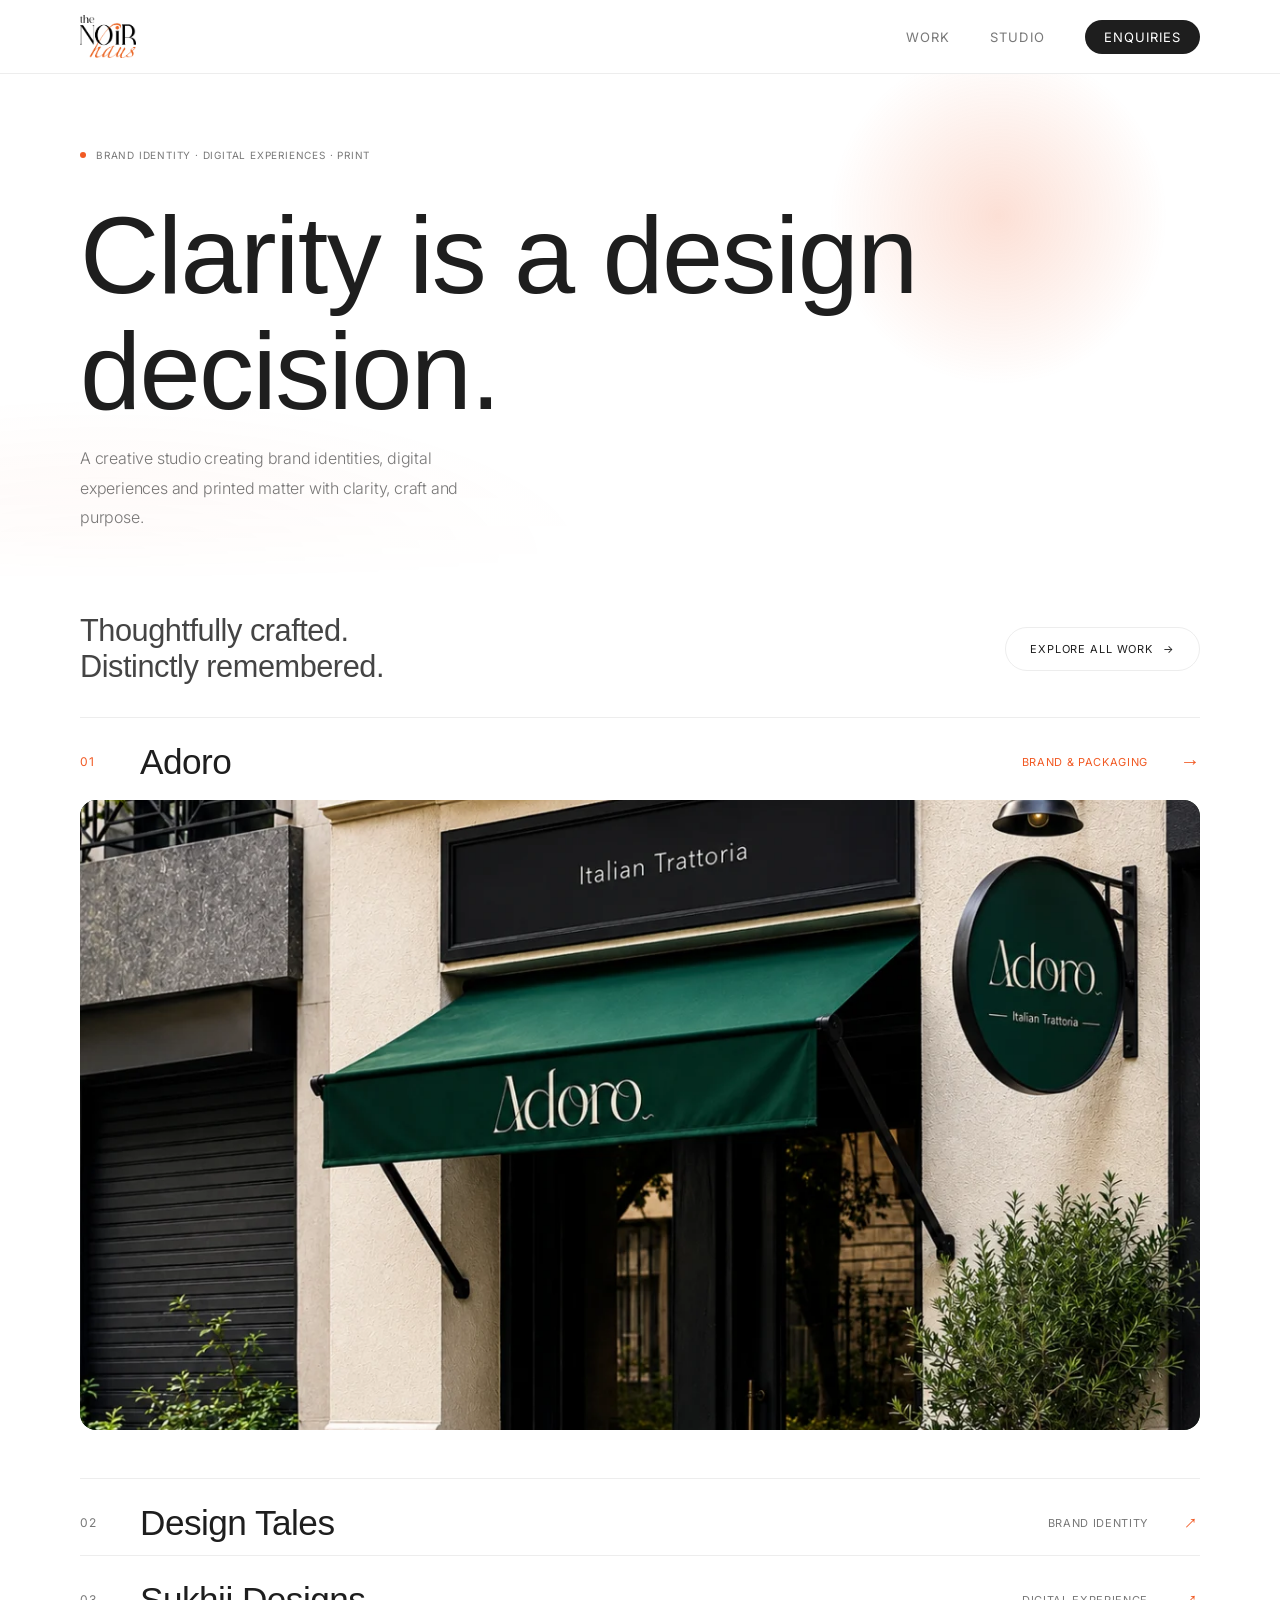
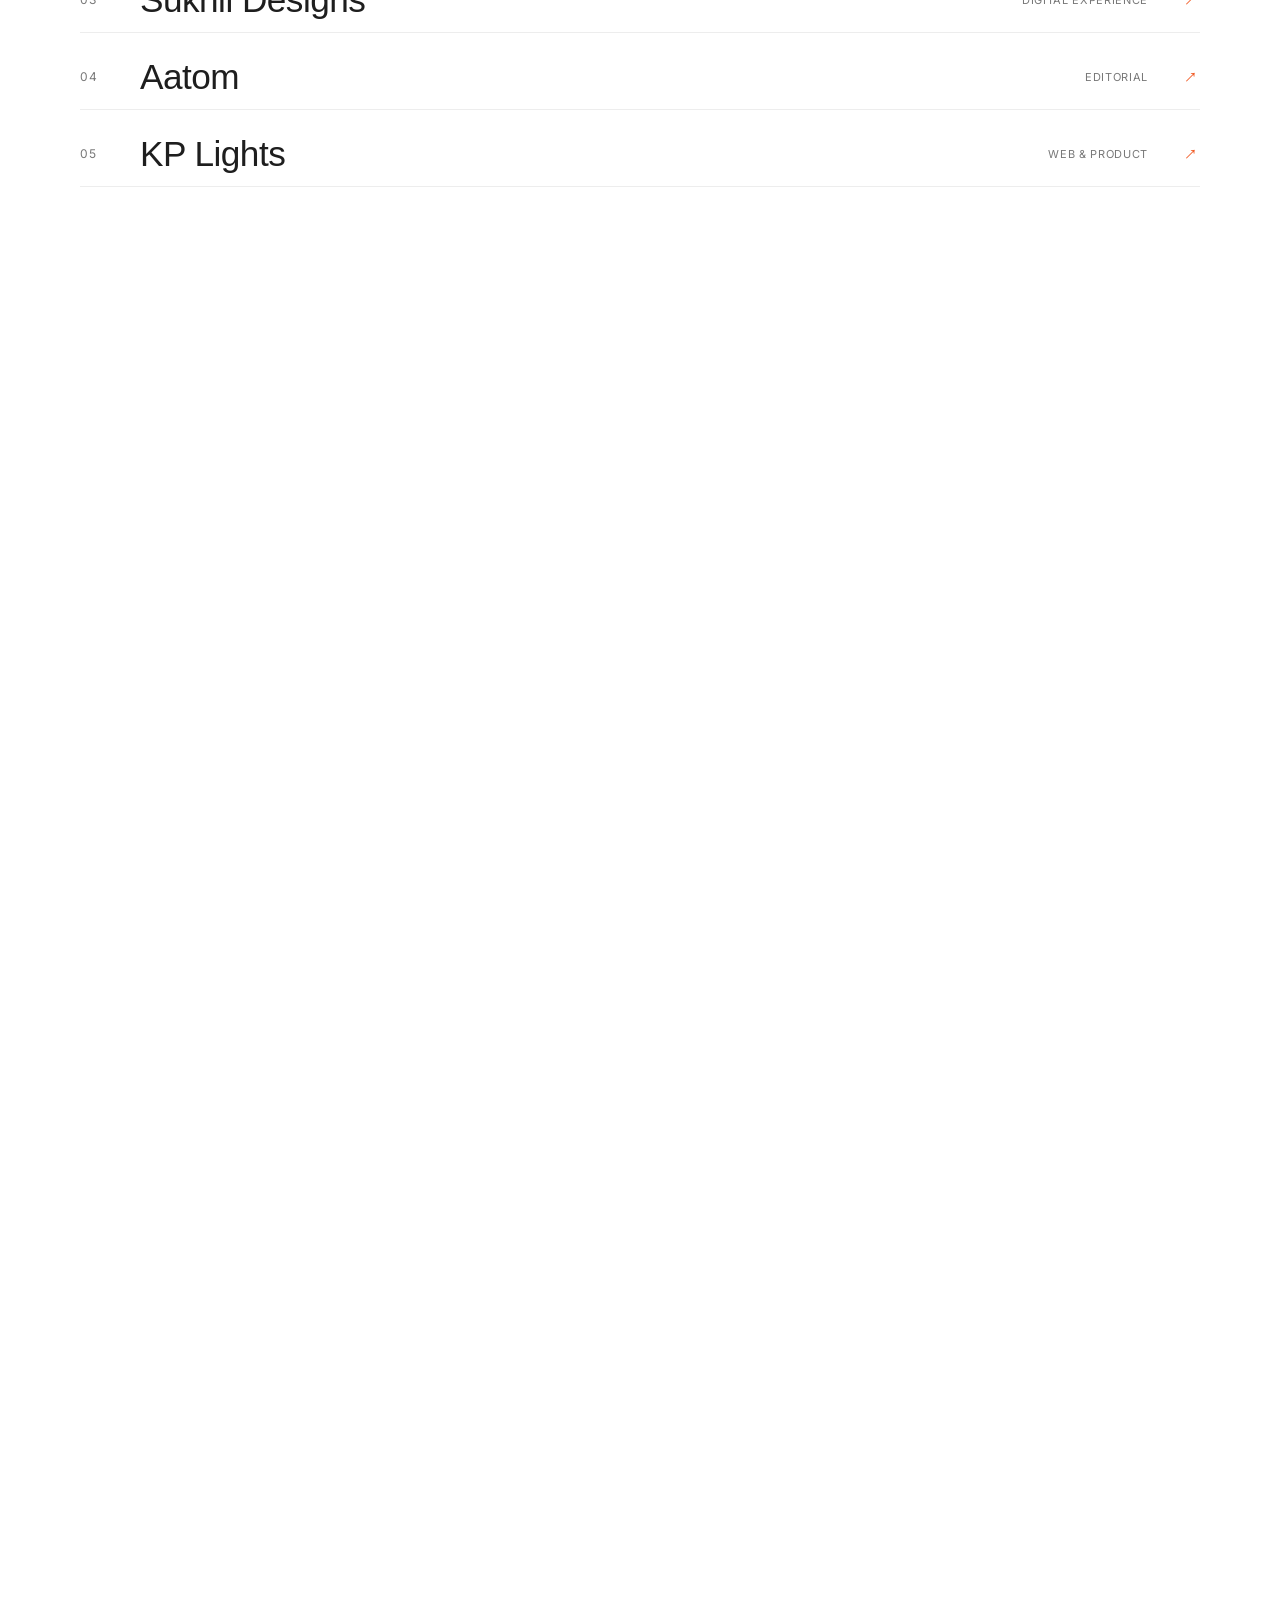
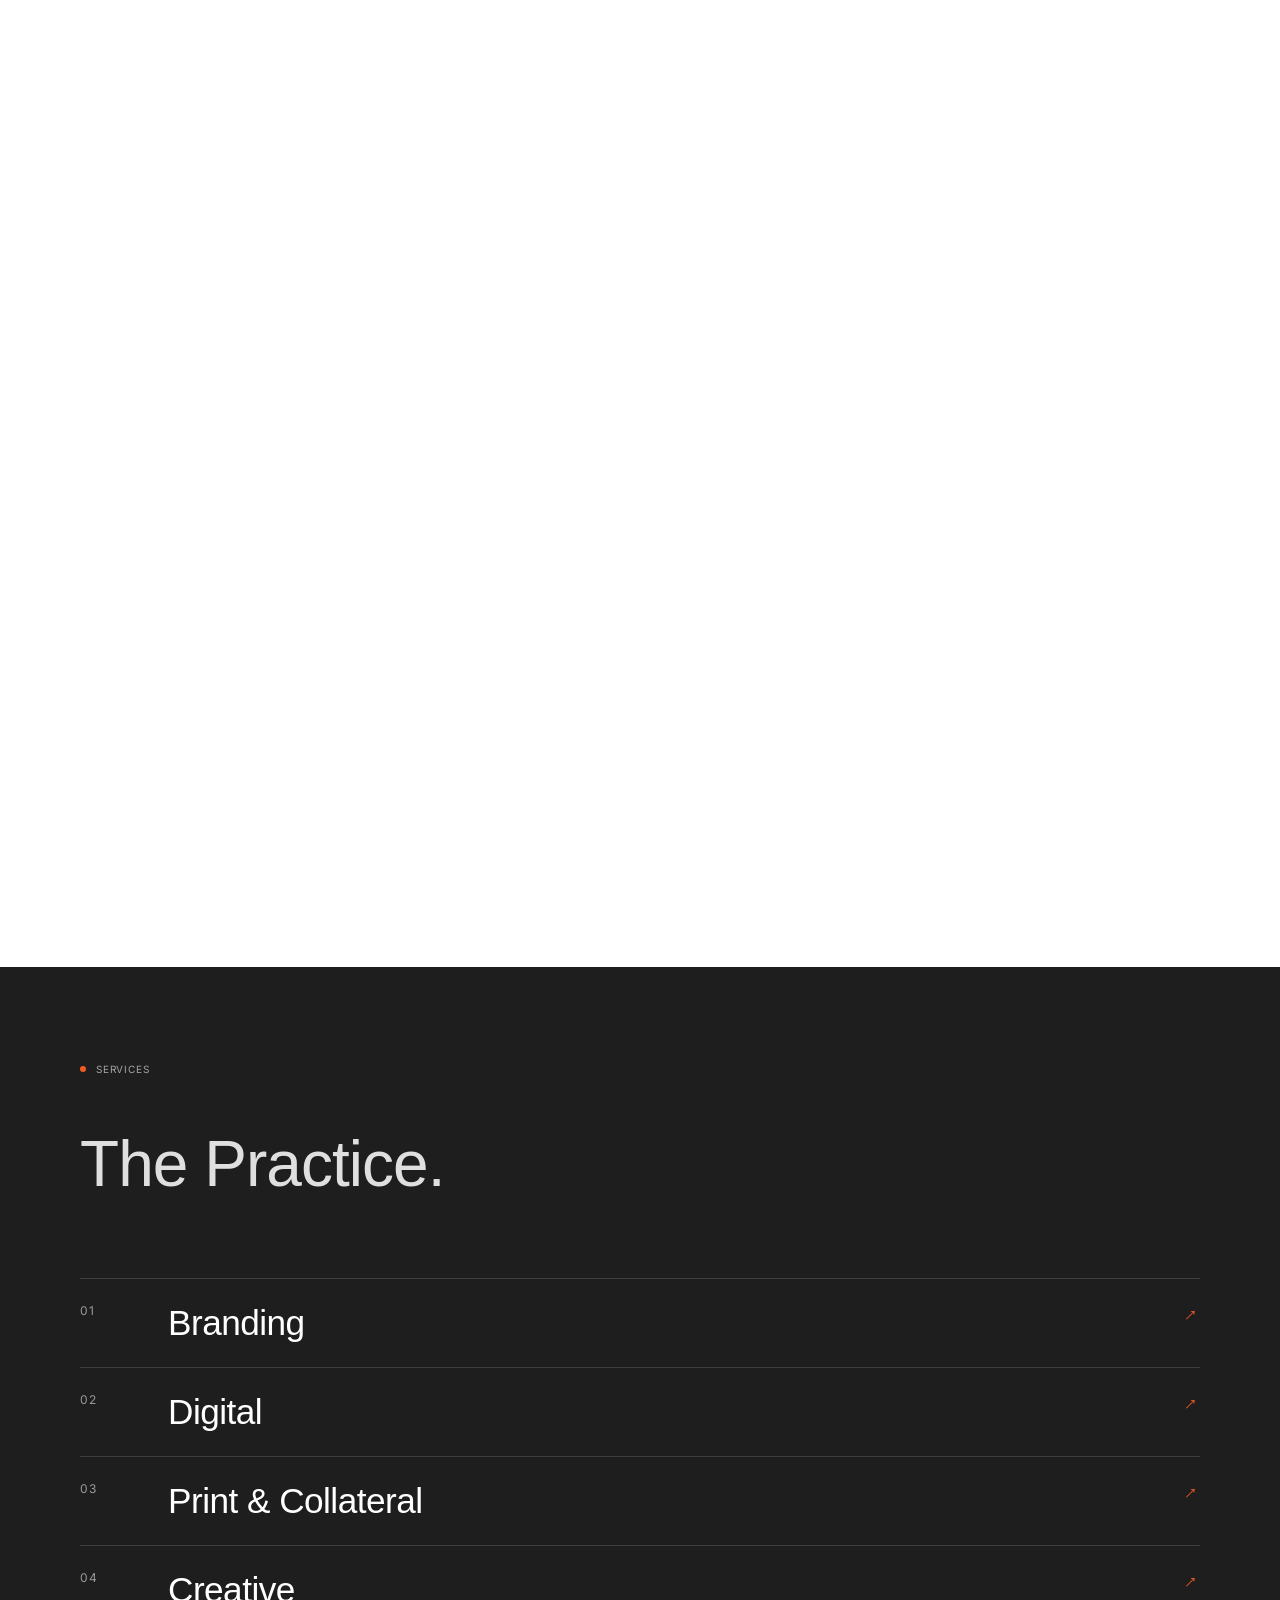
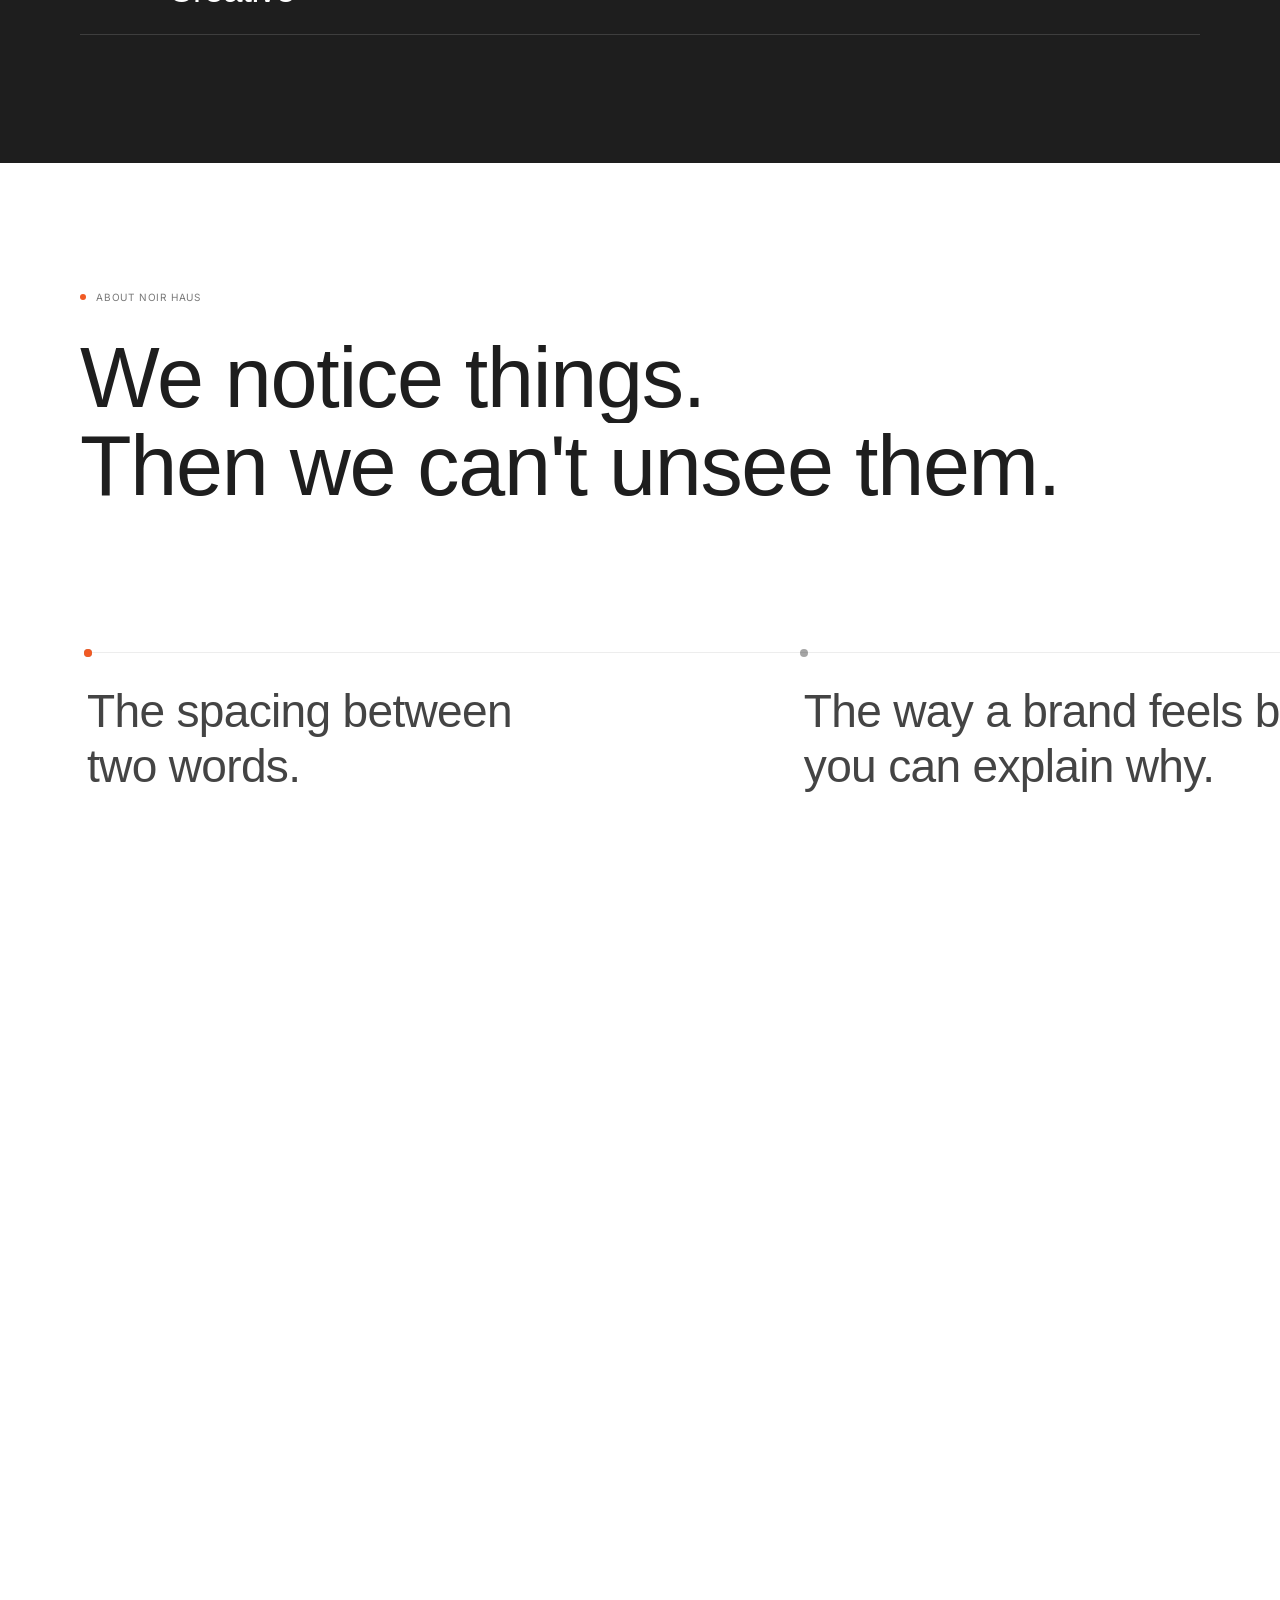
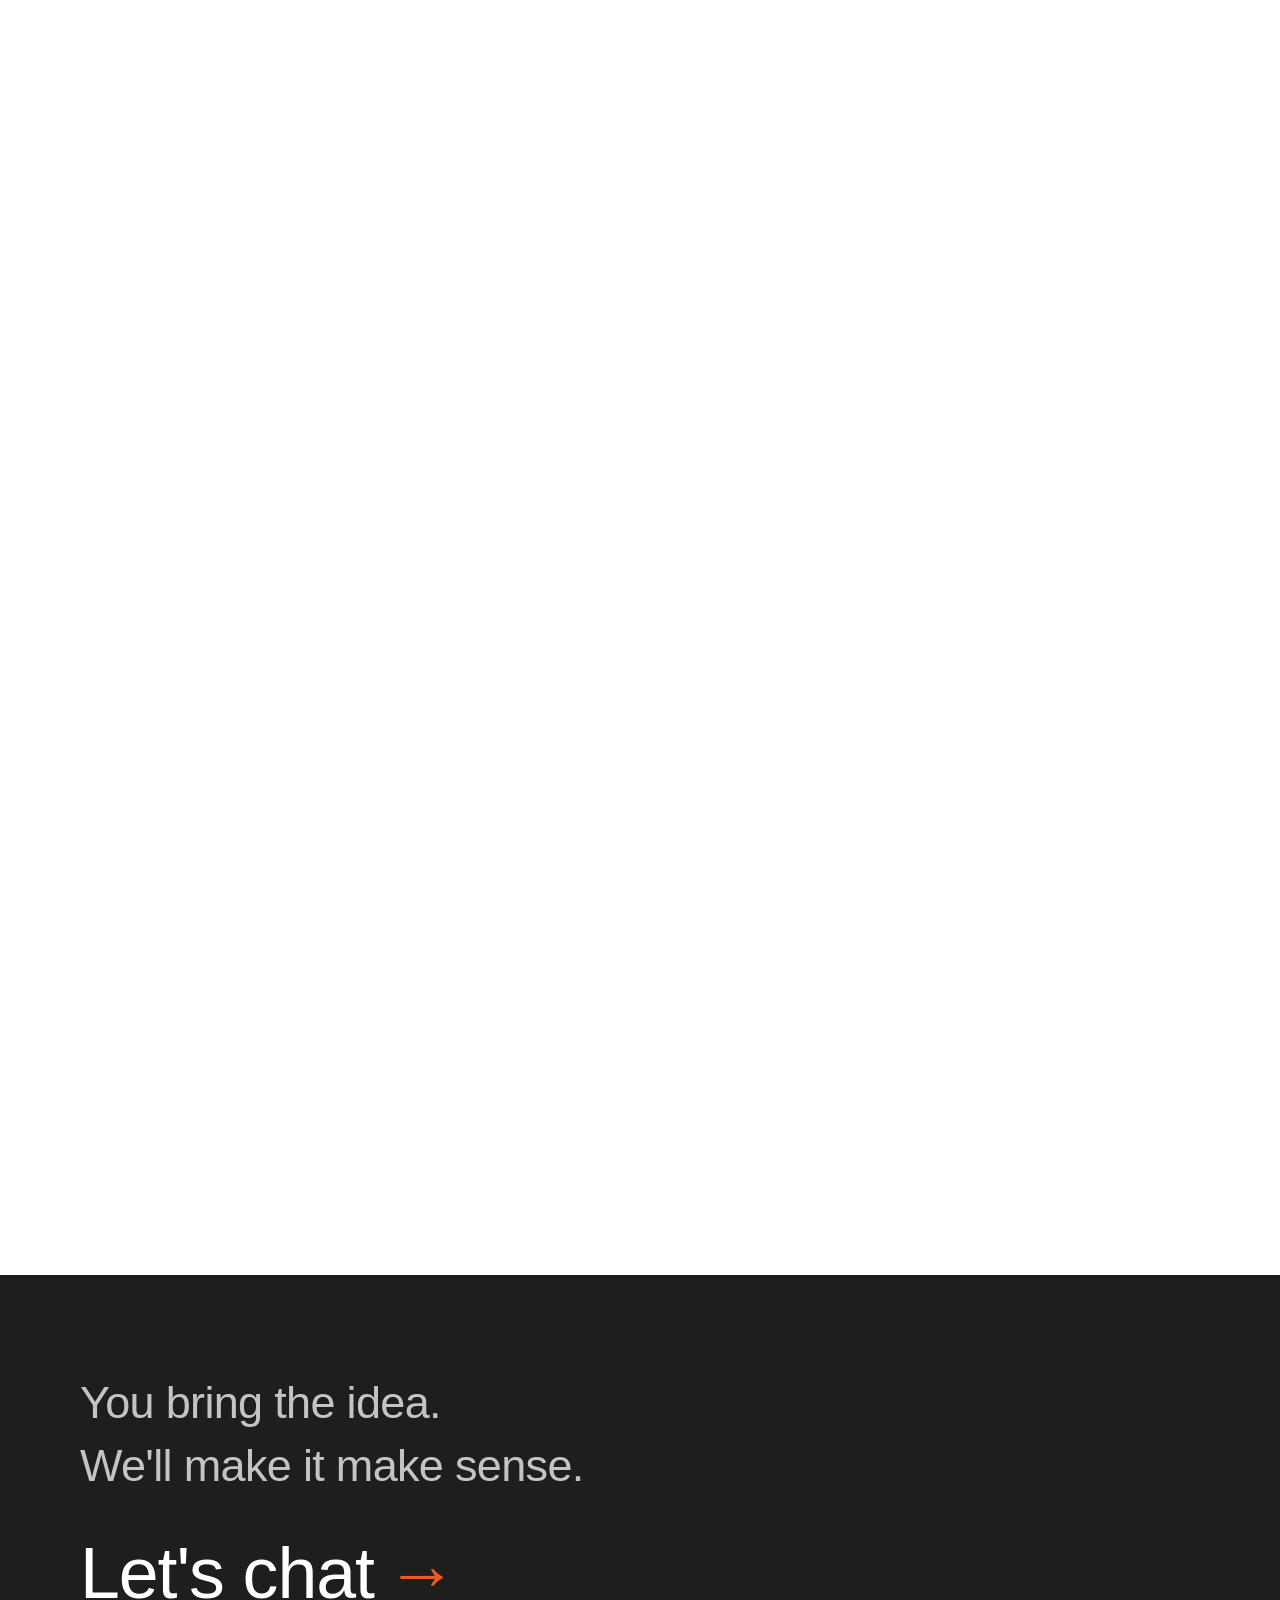
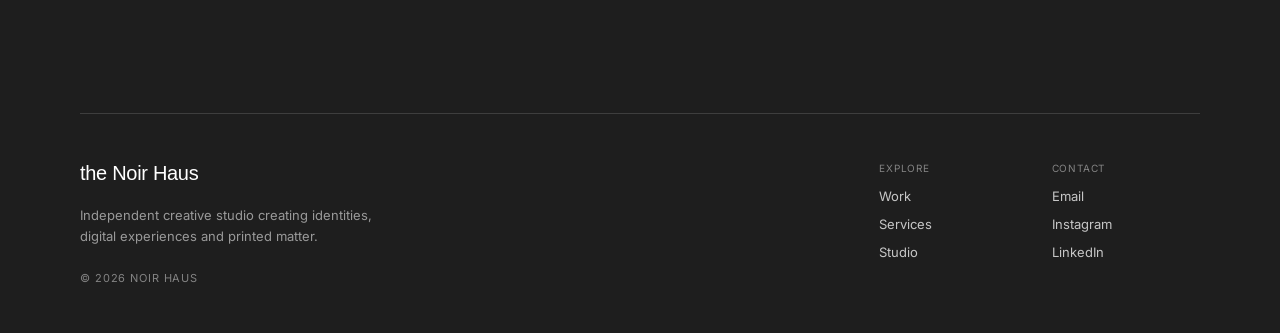
==== project/index.html @ f43166d3 "Convert Claude Design image-slots to static production images The <image-slot> custom element depend" ====
<!DOCTYPE html>
<html lang="en">
<head>
<meta charset="UTF-8">
<title>The Noir Haus — Homepage Hero</title>
<link rel="stylesheet" href="_ds/the-noir-haus-design-system-ba36cd91-7f9a-45d4-92bb-fae37fb37674/tokens/colors.css">
<link rel="stylesheet" href="_ds/the-noir-haus-design-system-ba36cd91-7f9a-45d4-92bb-fae37fb37674/tokens/typography.css">
<link rel="stylesheet" href="_ds/the-noir-haus-design-system-ba36cd91-7f9a-45d4-92bb-fae37fb37674/tokens/spacing.css">
<link rel="stylesheet" href="_ds/the-noir-haus-design-system-ba36cd91-7f9a-45d4-92bb-fae37fb37674/tokens/effects.css">
<style>
*{box-sizing:border-box;margin:0;padding:0}
html,body{background:var(--bg-page);color:var(--text-primary);font-family:var(--font-sans)}
body{min-height:100vh;display:flex;flex-direction:column;position:relative;overflow-x:hidden}
main.hero{position:relative;overflow:hidden;isolation:isolate}
main.hero::before{content:"";position:absolute;inset:0;z-index:-1;pointer-events:none;background:radial-gradient(circle 260px at var(--mx,78%) var(--my,28%),color-mix(in oklch,var(--accent) 19%,transparent) 0%,transparent 65%),radial-gradient(55% 45% at 8% 95%,color-mix(in oklch,var(--accent) 5%,transparent) 0%,transparent 70%);transition:background-position .3s ease-out;-webkit-mask-image:linear-gradient(to bottom,#000 0,#000 calc(100% - 110px),transparent 100%);mask-image:linear-gradient(to bottom,#000 0,#000 calc(100% - 110px),transparent 100%)}
header.site,main.hero{position:relative;z-index:1}
a{color:inherit;text-decoration:none}
.grid{display:grid;grid-template-columns:repeat(12,1fr);gap:var(--space-5);max-width:var(--container-max);width:100%;margin:0 auto;padding:0 60px}
@keyframes reveal{from{opacity:0;transform:translateY(8px)}to{opacity:1;transform:translateY(0)}}
.reveal{opacity:0;animation:reveal .6s cubic-bezier(.16,.8,.24,1) forwards}

header.site{padding:14px 0;border-bottom:1px solid var(--border-subtle);position:sticky;top:0;background:var(--bg-page);z-index:30;transform:translateY(0);transition:transform .5s cubic-bezier(.16,.8,.24,1)}
header.site.nav-hidden{transform:translateY(-100%)}
header.site .grid{align-items:center}
.logo{grid-column:1 / 5;display:flex;align-items:center}
.logo img{height:57px;width:auto;display:block}
nav.primary{grid-column:9 / 13;display:flex;align-items:center;justify-content:flex-end;gap:40px}
nav.primary a{position:relative;font-size:13px;font-weight:var(--fw-regular);letter-spacing:var(--ls-wide);text-transform:uppercase;color:var(--text-secondary);transition:color .5s cubic-bezier(.16,.8,.24,1),letter-spacing .5s cubic-bezier(.16,.8,.24,1)}
nav.primary a::after{content:"";position:absolute;left:0;right:0;bottom:-6px;width:4px;height:4px;margin:0 auto;border-radius:50%;background:var(--accent);opacity:0;transform:scale(.4);transition:opacity .5s cubic-bezier(.16,.8,.24,1),transform .5s cubic-bezier(.16,.8,.24,1)}
nav.primary a:hover,nav.primary a:active{color:var(--accent);text-shadow:0 0 .35px currentColor,0 0 .35px currentColor}
.nav-cta{border:1px solid var(--border-strong);padding:8px 18px;border-radius:240px;background:var(--noir-950);color:#fff!important;transition:background .5s cubic-bezier(.16,.8,.24,1)}
.nav-cta::after{display:none}
.nav-cta:hover,.nav-cta:active{background:var(--accent);border-color:var(--accent);color:#fff!important}
.scroll-top{position:fixed;right:24px;bottom:24px;width:48px;height:48px;border-radius:50%;background:var(--noir-950);border:1px solid var(--border-strong);color:#fff;display:flex;align-items:center;justify-content:center;cursor:pointer;z-index:40;opacity:0;visibility:hidden;transform:translateY(8px);transition:opacity .4s cubic-bezier(.16,.8,.24,1),transform .4s cubic-bezier(.16,.8,.24,1),background .4s cubic-bezier(.16,.8,.24,1)}
.scroll-top.visible{opacity:1;visibility:visible;transform:translateY(0)}
.scroll-top:hover{background:var(--accent);border-color:var(--accent)}
.scroll-top:active{opacity:.8}
.scroll-top svg{width:18px;height:18px}
@media (max-width:640px){.scroll-top{right:16px;bottom:16px;width:44px;height:44px}}
nav.primary a:hover::after,nav.primary a:active::after{opacity:1;transform:scale(1)}
nav.primary a:active{opacity:.8}
.menu-toggle{display:none;grid-column:12/13;justify-self:end;width:32px;height:22px;position:relative;background:none;border:none;padding:0;cursor:pointer;z-index:21}
.menu-toggle span{position:absolute;left:6px;top:10px;width:20px;height:2px;background:var(--text-primary);transition:transform .35s cubic-bezier(.16,.8,.24,1),opacity .35s cubic-bezier(.16,.8,.24,1),background .35s}
.menu-toggle span::before,.menu-toggle span::after{content:"";position:absolute;left:0;height:2px;background:var(--text-primary);transition:transform .35s cubic-bezier(.16,.8,.24,1),width .35s,left .35s}
.menu-toggle span::before{top:-8px;width:26px;left:-4px}
.menu-toggle span::after{top:8px;width:16px;left:2px}
.menu-toggle.open span{background:transparent}
.menu-toggle.open span::before{top:0;left:-6px;width:24px;transform:rotate(45deg)}
.menu-toggle.open span::after{top:0;left:-6px;width:24px;transform:rotate(-45deg)}
.menu-toggle.open span::before,.menu-toggle.open span::after{background:var(--text-primary)}

main.hero{flex:1;display:flex;flex-direction:column;justify-content:flex-start;padding:calc(var(--space-9)*.7) 0 var(--space-7)}
section.work{padding:var(--space-6) 0 0;position:relative;z-index:1}
section.work>.grid{padding-bottom:var(--space-9)}
section.work>section.services{width:100%;max-width:100%;margin-left:0}
.work-head{grid-column:1/13;display:flex;align-items:baseline;justify-content:space-between;padding-top:var(--space-5);padding-bottom:0}
.work-eyebrow{font-size:10px;letter-spacing:var(--ls-wide);text-transform:uppercase;color:var(--text-secondary);display:flex;align-items:center;gap:10px}
.work-eyebrow .dot{width:6px;height:6px;border-radius:50%;background:var(--accent);flex:none}
.work-tagline-row{grid-column:1/13;display:flex;align-items:center;justify-content:space-between;gap:var(--space-6);padding-bottom:0}
.work-tagline{font-family:var(--font-display);font-weight:var(--fw-regular);font-size:clamp(1.4rem,2.4vw,2rem);letter-spacing:var(--ls-heading);color:var(--text-primary);max-width:640px}
.explore-btn{display:inline-flex;align-items:center;gap:10px;font-size:11px;letter-spacing:var(--ls-wide);text-transform:uppercase;color:var(--text-primary);border:1px solid var(--border-subtle);padding:14px 24px;border-radius:999px;transition:background .3s,color .3s,border-color .3s;flex:none}
.explore-btn:hover{background:var(--accent);border-color:var(--accent);color:var(--bg-page)}
.work-list{grid-column:1/13}
section.work .grid{row-gap:var(--space-6)}
.proj{border-top:1px solid var(--border-subtle);position:relative}
.work-list .proj:last-child{border-bottom:1px solid var(--border-subtle)}
.proj-head{display:flex;align-items:center;gap:32px;padding:var(--space-5) 60px var(--space-3);cursor:pointer;position:sticky;top:0;background:var(--bg-page);z-index:1;margin:0 -60px;width:calc(100% + 120px)}
.proj-head .idx{font-size:12px;color:var(--text-secondary);letter-spacing:var(--ls-wide);width:28px;flex:none;transition:color .5s cubic-bezier(.16,.8,.24,1)}
.proj-head .name{font-family:var(--font-display);font-weight:var(--fw-regular);font-size:clamp(1.3rem,3vw,2.2rem);letter-spacing:var(--ls-heading);color:var(--text-primary);flex:1;transition:color .5s cubic-bezier(.16,.8,.24,1)}
.proj-head .cat{font-size:11px;letter-spacing:.06em;text-transform:uppercase;color:var(--text-secondary);white-space:nowrap;flex:none;transition:color .5s cubic-bezier(.16,.8,.24,1)}
.proj-head .arrow{font-family:var(--font-display);font-size:20px;color:var(--accent);transform:rotate(-45deg);transition:transform .5s cubic-bezier(.16,.8,.24,1);flex:none}
.proj-head:hover .arrow{transform:rotate(0deg)}
.proj.open .idx{color:var(--accent)}
.proj.open .cat{color:var(--accent)}
.proj.open .arrow{transform:rotate(0deg)}
.proj-body{display:grid;grid-template-rows:1fr}
.proj-body-inner{min-height:0;overflow:hidden;max-height:0;transition:max-height .6s cubic-bezier(.16,.8,.24,1)}
.proj-detail{display:grid;grid-template-columns:repeat(12,1fr);gap:var(--space-6);align-items:start;padding-bottom:var(--space-7);padding-top:6px}
.proj-detail .media image-slot,.proj-detail .media img{border-radius:16px;overflow:hidden}
.proj-detail .media{grid-column:1/13;aspect-ratio:16/9;overflow:hidden;border-radius:16px;background:var(--pbg,transparent);opacity:0;transform:translateY(16px);transition:opacity .6s cubic-bezier(.16,.8,.24,1),transform .6s cubic-bezier(.16,.8,.24,1)}
.proj.open .proj-detail .media{opacity:1;transform:translateY(0)}
.hero .grid{row-gap:56px;align-content:start}
h1.headline{grid-column:1 / 12;font-family:var(--font-display);font-weight:var(--fw-regular);font-size:110px;line-height:var(--lh-tight);letter-spacing:var(--ls-heading);color:var(--text-primary);max-width:16ch;position:relative;isolation:isolate}
p.supporting{grid-column:1 / 6;font-size:16px;font-weight:300;letter-spacing:-0.2px;line-height:1.85;color:var(--text-secondary);max-width:42ch;margin-top:-40px}
.meta{grid-column:1 / 12;font-size:10px;letter-spacing:var(--ls-wide);text-transform:uppercase;color:var(--text-secondary);display:flex;align-items:center;gap:10px;margin-bottom:-28px}
.meta .dot{width:6px;height:6px;border-radius:50%;background:var(--accent);flex:none}

.links-row{grid-column:1 / 13;display:flex;justify-content:space-between;align-items:flex-end;padding-top:var(--space-6);margin-top:-40px}
.links-row .link{font-family:var(--font-display);font-weight:var(--fw-semibold);font-size:var(--fs-h4);letter-spacing:var(--ls-heading);display:inline-flex;align-items:baseline;gap:var(--space-2);position:relative;transition:color .6s cubic-bezier(.16,.8,.24,1)}
.links-row .link::after{content:"";position:absolute;left:0;bottom:-4px;width:100%;height:1px;background:var(--accent);transform:scaleX(0);transform-origin:left;transition:transform .6s cubic-bezier(.16,.8,.24,1)}
.links-row .link:hover{color:var(--accent)}
.links-row .link:hover::after{transform:scaleX(1)}
.links-row .link:active{opacity:.8}
.links-row .link .arrow{transition:transform .6s cubic-bezier(.16,.8,.24,1)}
.links-row .link:hover .arrow{transform:translateX(6px)}
.links-row .link.secondary{border-bottom:1px solid var(--border-strong);padding-bottom:2px}
.links-row .link.secondary:hover{border-color:var(--accent)}

@media (max-width:1024px){
.grid{gap:var(--space-4)}
header.site{padding:var(--space-5) 0}
.logo{grid-column:1/6}
nav.primary{grid-column:6/13;gap:var(--space-5)}
nav.primary a{font-size:12px}
main.hero{padding:calc(var(--space-9)*.7) 0 var(--space-4)}
section.work{padding:var(--space-5) 0 0}
section.work>.grid{padding-bottom:var(--space-8)}
.hero .grid{row-gap:var(--space-7)}
h1.headline{grid-column:1/13;max-width:20ch;font-size:calc(clamp(2.75rem,6.5vw,4.5rem) + 30px)}
p.supporting{grid-column:1/8;max-width:none}
.links-row{padding-top:var(--space-6)}
.links-row .link{font-size:var(--fs-h4)}
.proj-head{padding:var(--space-4) var(--space-4) var(--space-3);gap:20px;margin:0 calc(-1*var(--space-4));width:calc(100% + var(--space-4)*2)}
.proj-head .cat{display:none}
}

@media (max-width:640px){
:root{--mx:88%;--my:48%}
main.hero::before{background-position:0 0;background:radial-gradient(circle 260px at 88% 48%,color-mix(in oklch,var(--accent) 19%,transparent) 0%,transparent 65%),radial-gradient(55% 45% at 8% 95%,color-mix(in oklch,var(--accent) 5%,transparent) 0%,transparent 70%)}
.grid{gap:0;padding:0 var(--space-5)}
header.site{padding:var(--space-5) 0}
.logo{grid-column:1/9}
.logo img{height:35px}
.menu-toggle{display:block}
body.menu-open{overflow:hidden}
body.menu-open header.site{z-index:25}
nav.primary{position:fixed;top:0;left:0;right:0;height:66.67vh;z-index:20;background:#fff;display:flex;flex-direction:column;justify-content:center;align-items:flex-start;gap:0;padding:32px;visibility:hidden;opacity:0;transform:translateY(-12px);box-shadow:0 40px 80px -20px rgba(30,30,30,.35);transition:opacity .5s cubic-bezier(.16,.8,.24,1),transform .5s cubic-bezier(.16,.8,.24,1),visibility 0s linear .5s}
nav.primary.open{visibility:visible;opacity:1;transform:translateY(0);transition:opacity .5s cubic-bezier(.16,.8,.24,1),transform .5s cubic-bezier(.16,.8,.24,1)}
nav.primary a{color:var(--text-primary);font-size:32px;text-transform:none;letter-spacing:0;font-family:var(--font-display);padding:14px 0;width:100%;border-bottom:1px solid var(--border-subtle);opacity:0;transform:translateY(16px);transition:opacity .5s cubic-bezier(.16,.8,.24,1),transform .5s cubic-bezier(.16,.8,.24,1)}
nav.primary.open a{opacity:1;transform:translateY(0)}
nav.primary.open a:nth-child(1){transition-delay:.08s}
nav.primary.open a:nth-child(2){transition-delay:.15s}
nav.primary.open a:nth-child(3){transition-delay:.22s}
nav.primary.open a:nth-child(4){transition-delay:.29s}
.nav-cta{margin-top:24px;background:none;border:1px solid var(--border-strong);border-radius:240px;padding:12px 28px;width:auto;text-align:center;font-size:14px!important;color:var(--text-primary)!important}
.nav-cta:hover,.nav-cta:active{background:var(--accent);border-color:var(--accent)}
nav.primary a:not(.nav-cta)::after{left:auto;right:0;bottom:auto;top:50%;transform:translateY(-50%) scale(.4);margin:0}
nav.primary a:not(.nav-cta):hover,nav.primary a:not(.nav-cta):active{color:var(--accent)}
nav.primary a:not(.nav-cta):hover::after,nav.primary a:not(.nav-cta):active::after{opacity:1;transform:translateY(-50%) scale(1)}
main.hero{padding:var(--space-8) 0;justify-content:flex-start}
.hero .grid{row-gap:var(--space-6)}
h1.headline{grid-column:1/13;max-width:none;font-size:calc(clamp(2.25rem,11vw,3rem) + 20px);letter-spacing:var(--ls-heading)}
p.supporting{grid-column:1/13;max-width:none;font-size:var(--fs-body);margin-top:-10px}
.links-row{grid-column:1/13;flex-direction:column;align-items:flex-start;gap:var(--space-5);padding-top:var(--space-6)}
.links-row .link{font-size:var(--fs-body-lg)}
.links-row .link.secondary{border-bottom:none;padding-bottom:0;color:var(--text-secondary)}
section.work{padding:var(--space-4) 0 0}
section.work>.grid{padding-bottom:var(--space-7)}
#work-runway{display:none!important;height:0!important}
.work-tagline-row{flex-direction:column;align-items:flex-start;gap:var(--space-4)}
.work-tagline{font-size:1.6rem;white-space:normal;max-width:none}
.work-tagline br{display:inline}
.explore-btn{font-size:10px;padding:10px 18px}
.proj-head{padding:var(--space-3) 0;gap:14px;margin:0;width:100%}
.proj-head .name{font-size:1.5rem}
.proj-detail{padding-bottom:var(--space-6);display:block;width:100%}
.proj-detail .media{width:100%;box-sizing:border-box;opacity:1!important;transform:none!important}
.proj-head{position:static;cursor:default}
.proj-body-inner{max-height:none!important;background:transparent;border-radius:0}
}
section.services{padding:var(--space-9) 0 var(--space-10);position:relative;z-index:1;background:var(--bg-inverse);width:100vw;margin-left:calc(50% - 50vw)}
.svc-label{grid-column:1/13;display:flex;align-items:center;gap:10px;font-size:10px;letter-spacing:var(--ls-wide);text-transform:uppercase;color:rgba(255,255,255,.6)}
.svc-label .dot{width:6px;height:6px;border-radius:50%;background:var(--accent);flex:none}
.svc-headline{grid-column:1/10;font-family:var(--font-display);font-weight:var(--fw-regular);font-size:clamp(2.4rem,5.4vw,4.6rem);line-height:var(--lh-tight);letter-spacing:var(--ls-heading);color:var(--text-on-dark);max-width:14ch;margin:var(--space-5) 0 var(--space-7)}
.svc-list{grid-column:1/13;border-top:1px solid rgba(255,255,255,.14)}
.svc-row{display:grid;grid-template-columns:64px minmax(0,1fr) 32px;align-items:start;gap:var(--space-5);cursor:pointer;padding:var(--space-5) 0;border-bottom:1px solid rgba(255,255,255,.14);position:relative;transition:padding-left .6s cubic-bezier(.16,.8,.24,1)}
.svc-row::before{content:"";position:absolute;left:0;right:0;top:0;bottom:0;background:var(--accent);opacity:0;transition:opacity .5s cubic-bezier(.16,.8,.24,1);pointer-events:none;z-index:-1}
.svc-row.is-open{padding-left:var(--space-3)}
.svc-num{font-size:12px;letter-spacing:var(--ls-wide);color:rgba(255,255,255,.55);transition:color .5s cubic-bezier(.16,.8,.24,1),transform .5s cubic-bezier(.16,.8,.24,1)}
.svc-row.is-open .svc-num{color:var(--accent)}
.svc-name{font-family:var(--font-display);font-weight:var(--fw-regular);font-size:clamp(1.3rem,3vw,2.2rem);letter-spacing:var(--ls-heading);color:var(--text-on-dark);transition:color .5s cubic-bezier(.16,.8,.24,1)}
.svc-main{min-width:0}
.svc-reveal{display:grid;grid-template-rows:0fr;opacity:0;transition:grid-template-rows .4s cubic-bezier(.16,.8,.24,1),opacity .32s cubic-bezier(.16,.8,.24,1)}
.svc-reveal>*{min-height:0;overflow:hidden}
.svc-row.is-open .svc-reveal{grid-template-rows:1fr;opacity:1}
.svc-points{list-style:none;display:flex;flex-direction:column;gap:6px;padding-top:var(--space-4);transform:translateY(-4px);transition:transform .4s cubic-bezier(.16,.8,.24,1)}
.svc-points li{display:flex;align-items:baseline;gap:10px;font-size:13px;font-weight:300;letter-spacing:.01em;line-height:1.5;color:rgba(255,255,255,.6)}
.svc-point-mark{width:4px;height:4px;border-radius:50%;background:rgba(255,255,255,.32);flex:none;align-self:center;margin-right:2px}
.svc-row.is-open .svc-points{transform:translateY(0)}
.svc-arrow{font-family:var(--font-display);font-size:20px;color:var(--accent);justify-self:end;transform:rotate(-45deg);transition:transform .5s cubic-bezier(.16,.8,.24,1)}
.svc-row.is-open .svc-arrow{transform:rotate(0deg) translateX(4px)}
.svc-row:active{opacity:.8}
.site-footer{background:var(--bg-inverse);width:100vw;margin-left:calc(50% - 50vw);position:relative;z-index:1;padding:var(--space-9) 0 var(--space-7);overflow:hidden}
.site-footer .grid{row-gap:0}
.ft-cta-row{grid-column:1/13;display:flex;justify-content:space-between;align-items:flex-end;gap:var(--space-6)}
.ft-cta{display:flex;align-items:baseline;gap:var(--space-3);width:fit-content;font-family:var(--font-display);font-weight:var(--fw-regular);letter-spacing:var(--ls-heading);font-size:clamp(2.6rem,5.6vw,4.8rem);color:var(--text-on-dark);transition:color .5s cubic-bezier(.16,.8,.24,1)}
.ft-cta .arrow{color:var(--accent);transition:transform .5s cubic-bezier(.16,.8,.24,1)}
.ft-cta:hover{color:var(--accent)}
.ft-cta:hover .arrow{transform:translateX(10px)}
.ft-cta:active{opacity:.8}
.ft-cta-sub{font-family:var(--font-display);font-weight:var(--fw-regular);font-size:clamp(1rem,1.6vw,1.3rem);line-height:1.4;letter-spacing:var(--ls-heading);color:rgba(255,255,255,.55);text-align:right;max-width:32ch}
.ft-divider{grid-column:1/13;border-top:1px solid rgba(255,255,255,.14);margin-top:var(--space-8)}
.ft-brand{grid-column:1/6;margin-top:var(--space-7);display:flex;flex-direction:column;gap:12px}
.ft-brand-name{font-family:var(--font-display);font-weight:var(--fw-regular);font-size:var(--fs-h4);letter-spacing:var(--ls-heading);color:var(--text-on-dark)}
.ft-brand-desc{font-size:13px;line-height:1.6;color:rgba(255,255,255,.55);max-width:38ch}
.ft-copy{font-size:11px;letter-spacing:var(--ls-wide);text-transform:uppercase;color:rgba(255,255,255,.45);margin-top:4px}
.ft-social{display:flex;gap:var(--space-5);margin-top:4px}
.ft-social a{font-size:11px;letter-spacing:var(--ls-wide);text-transform:uppercase;color:rgba(255,255,255,.75);transition:color .5s cubic-bezier(.16,.8,.24,1)}
.ft-social a:hover{color:var(--accent)}
.ft-group{grid-column:span 3;margin-top:var(--space-7);display:flex;flex-direction:column;gap:12px}
.ft-explore{grid-column:7/10}
.ft-contact{grid-column:10/13}
.ft-group-label{font-size:10px;letter-spacing:var(--ls-wide);text-transform:uppercase;color:rgba(255,255,255,.45);margin-bottom:2px}
.ft-group a{font-size:13px;color:rgba(255,255,255,.75);transition:color .5s cubic-bezier(.16,.8,.24,1);width:fit-content}
.ft-group a:hover{color:var(--accent)}
@media (min-width:1025px){
.ft-cta-sub{text-align:left;font-size:45px}
.ft-cta{width:488px;height:152px;align-items:center}
.ft-brand{gap:20px}
.ft-br{display:inline}
}
.ft-br{display:none}
@media (max-width:1024px){
.site-footer{padding:var(--space-8) 0 var(--space-6)}
.ft-cta-row{flex-direction:column;align-items:flex-start;gap:var(--space-4)}
.ft-cta-sub{text-align:left;max-width:60%;box-sizing:border-box;font-size:32px}
.ft-cta{width:fit-content;white-space:nowrap;font-size:clamp(40px,8.8vw,88px)}
.ft-brand{display:contents}
.ft-brand-name{grid-column:1/13;margin-top:var(--space-6);order:1;font-size:clamp(22px,3.4vw,28px)}
.ft-brand-desc{grid-column:1/13;order:2}
.ft-copy{grid-column:1/13;order:5;margin-top:var(--space-6)}
.ft-group-label{font-size:clamp(11px,1.5vw,13px)}
.ft-group a{font-size:clamp(15px,2vw,18px)}
.ft-explore{grid-column:1/7;margin-top:var(--space-6);order:3}
.ft-contact{grid-column:7/13;margin-top:var(--space-6);order:4}
section.services,section.about{padding:var(--space-8) 0 var(--space-9)}
.svc-headline{grid-column:1/13;max-width:18ch}
.svc-row{grid-template-columns:52px minmax(0,1fr) 28px;gap:var(--space-4);row-gap:var(--space-3)}
.svc-desc{grid-column:2/4}
.svc-arrow{grid-column:3;grid-row:1}
}
@media (max-width:640px){
section.services{padding:var(--space-7) 0 var(--space-8)}
.svc-headline{font-size:clamp(2rem,10vw,2.8rem);max-width:none;margin:var(--space-4) 0 var(--space-6)}
.svc-row{grid-template-columns:44px minmax(0,1fr) 24px;padding:var(--space-4) 0;min-height:64px}
.svc-name{font-size:1.5rem}
.svc-points li{font-size:12.5px}
.svc-row.is-open{padding-left:0}
}
section.about{padding:var(--space-9) 0 calc(var(--space-10)*.75);position:relative;z-index:1;background:var(--bg-page)}
.ab-label{grid-column:1/13;display:flex;align-items:center;gap:10px;font-size:10px;letter-spacing:var(--ls-wide);text-transform:uppercase;color:var(--text-secondary)}
.ab-label .dot{width:6px;height:6px;border-radius:50%;background:var(--accent);flex:none}
.ab-statement{grid-column:1/12;font-family:var(--font-display);font-weight:var(--fw-regular);font-size:clamp(2.6rem,6.6vw,5.6rem);line-height:1.04;letter-spacing:var(--ls-heading);color:var(--text-primary);margin:var(--space-5) 0 0}
section.about .grid{row-gap:var(--space-2)}
.ab-statement .ab-line{display:block;overflow:hidden}
.ab-statement .ab-line>span{display:block;transform:translateY(var(--ab-y,110%));opacity:var(--ab-o,0);will-change:transform}
.ab-scroll{position:relative;height:280vh}
.ab-pin{position:sticky;top:0;height:auto;display:flex;align-items:center;overflow:hidden;padding:var(--space-6) 0}
.ab-pin>.grid{align-content:center}
.ab-stage{grid-column:1/13;position:relative;height:clamp(300px,22vw,400px);width:100vw;margin-left:calc(50% - 50vw);overflow:hidden;margin-top:calc(var(--space-5)*.75)}
.ab-track{position:absolute;left:7px;top:100px;width:4200px;height:158px;display:flex;align-items:flex-start;will-change:transform}
.ab-rail{position:absolute;left:0;top:15px;height:1px;background:var(--border-subtle)}
.ab-rail-fill{display:block;width:100%;height:100%;background:var(--accent);transform:scaleX(var(--ab-fill,0));transform-origin:left center}
.ab-note{flex:none;width:56vw;max-width:720px;padding-right:var(--space-9);padding-top:var(--space-6);position:relative;top:15px;opacity:calc(.26 + .74 * var(--ab-act,0));transform:translateY(calc((1 - var(--ab-act,0)) * 8px))}
.ab-note::before,.ab-note::after{content:"";position:absolute;left:-3.5px;top:-3.5px;width:8px;height:8px;border-radius:50%}
.ab-note::before{background:var(--border-strong)}
.ab-note::after{background:var(--accent);opacity:var(--ab-act,0);transform:scale(calc(.6 + .4 * var(--ab-act,0)))}
.ab-note .t{font-family:var(--font-display);font-weight:var(--fw-regular);font-size:clamp(1.8rem,3.6vw,3.1rem);line-height:1.2;letter-spacing:var(--ls-heading);color:var(--text-primary);text-wrap:pretty}
.ab-note.is-payoff .t{color:var(--accent-500,var(--accent));max-width:660px}
@media (max-width:1024px){.ab-statement{grid-column:1/13}.ab-note{width:72vw}}
@media (max-width:640px){
section.about{padding:var(--space-7) 0 var(--space-8)}
.ab-statement{font-size:clamp(2rem,10.5vw,3rem);margin:var(--space-4) 0 0}
.ab-scroll{height:230vh}
.ab-pin{position:sticky;top:0;height:auto;padding:var(--space-6) 0;overflow:hidden;display:block;background:var(--bg-page)}
.ab-stage{position:static;height:auto;width:auto;margin-left:0;overflow:visible;margin-top:calc(var(--space-5)*1.3)}
.ab-track{position:static;width:auto;height:auto;flex-direction:column;padding:0 0 0 var(--space-5);gap:var(--space-6);transform:none!important}
.ab-rail{left:0;right:auto;top:6px;width:1px;height:auto}
.ab-rail-fill{transform:scaleY(var(--ab-fill,0));transform-origin:top center}
.ab-note{width:auto;max-width:none;padding-right:0;padding-top:0;top:0;opacity:calc(.12 + .88 * var(--ab-act,0))}
.ab-note::before,.ab-note::after{left:calc(-1 * var(--space-5) - 3.5px);top:6px}
.ab-note .t{font-size:1.5rem}
.ab-note{min-width:0}
.ab-note.is-payoff .t{width:100%!important;max-width:100%!important;box-sizing:border-box}
.site-footer{padding:var(--space-7) 0 var(--space-6)}
.ft-cta-sub{font-size:20px;max-width:none}
.ft-divider{margin-top:var(--space-6)}
.ft-brand{margin-top:var(--space-6);gap:10px}
.ft-brand-name{font-size:clamp(20px,5vw,24px)}
.ft-brand-desc{font-size:clamp(13px,3.4vw,14px)}
.ft-copy{padding-bottom:45px;font-size:11px;margin-top:var(--space-5)}
.ft-group-label{font-size:11px}
.ft-group a{font-size:clamp(14px,3.6vw,16px)}
.ft-explore,.ft-contact{grid-column:1/13;margin-top:var(--space-5)}
}
</style>
</head>
<body>
<header class="site">
<div class="grid">
<a class="logo" href="#" aria-label="The Noir Haus" style="height:45px"><img src="./asset-1-3000-msk4z5c7-dc0f.png" alt="The Noir Haus" style="width:56px;height:43px"></a>
<button class="menu-toggle" aria-label="Menu" aria-expanded="false"><span></span><span></span></button>
<nav class="primary">
<a href="#work">Work</a>
<a href="Studio.html">Studio</a>
<a class="nav-cta" href="mailto:hello@thenoirhaus.com">Enquiries</a>
</nav>
</div>
</header>
<main class="hero" data-comment-anchor="54b031671c-main">
<div class="grid">
<div class="meta reveal" style="animation-delay:.1s"><span class="dot"></span>Brand Identity · Digital Experiences · Print</div>
<h1 class="headline reveal" style="animation-delay:.15s">Clarity is a design decision.</h1>
<p class="supporting reveal" style="animation-delay:.22s">A creative studio creating brand identities, digital experiences and printed matter with clarity, craft and purpose.</p>
</div>
</main>
<section class="work" id="work">
<div class="grid">
<div class="work-tagline-row" data-comment-anchor="ca86b76d29-div">
<div class="work-tagline" style="color:var(--noir-83)">Thoughtfully crafted.<br>Distinctly remembered.</div>
<a class="explore-btn" href="#">Explore All Work<span class="arrow">→</span></a>
</div>
<div class="work-list">

<div class="proj" data-index="0" style="--pbg:#2E3A2C">
<a class="proj-head" href="#" aria-label="View Adoro" style="z-index:1"><span class="idx">01</span><span class="name">Adoro</span><span class="cat">Brand &amp; Packaging</span><span class="arrow">→</span></a>
<div class="proj-body"><div class="proj-body-inner"><div class="proj-detail">
<div class="media"><img src="w-adoro.webp" alt="Adoro — preview" style="width:100%;height:100%;object-fit:cover;object-position:50% 36.513%"></div>
</div></div></div>
</div>

<div class="proj" data-index="1" style="--pbg:#241214">
<a class="proj-head" href="#" aria-label="View AATOM" style="z-index:2"><span class="idx">02</span><span class="name">Design Tales</span><span class="cat">Brand Identity</span><span class="arrow">→</span></a>
<div class="proj-body"><div class="proj-body-inner"><div class="proj-detail">
<div class="media"><img src="w-0.webp" alt="AATOM — preview" style="width:100%;height:100%;object-fit:cover;object-position:50% 50%"></div>
</div></div></div>
</div>

<div class="proj" data-index="2" style="--pbg:#6B5F49">
<a class="proj-head" href="#" aria-label="View KP Lights" style="z-index:3"><span class="idx">03</span><span class="name">Sukhii Designs</span><span class="cat">Digital Experience</span><span class="arrow">→</span></a>
<div class="proj-body"><div class="proj-body-inner"><div class="proj-detail">
<div class="media"><img src="w-1.webp" alt="KP Lights — preview" style="width:100%;height:100%;object-fit:cover;object-position:50% 99.927%"></div>
</div></div></div>
</div>

<div class="proj" data-index="3" style="--pbg:#142B5C">
<a class="proj-head" href="#" aria-label="View Sukhii Designs" style="z-index:4"><span class="idx">04</span><span class="name">Aatom</span><span class="cat">Editorial</span><span class="arrow">→</span></a>
<div class="proj-body"><div class="proj-body-inner"><div class="proj-detail">
<div class="media"><img src="w-3.webp" alt="Shivani & Manush — preview" style="width:100%;height:100%;object-fit:cover;object-position:50% 56.628%"></div>
</div></div></div>
</div>

<div class="proj" data-index="4" style="--pbg:#3E2A20">
<a class="proj-head" href="#" aria-label="View Design Tales" style="z-index:5"><span class="idx">05</span><span class="name">KP Lights</span><span class="cat">Web &amp; Product</span><span class="arrow">→</span></a>
<div class="proj-body"><div class="proj-body-inner"><div class="proj-detail">
<div class="media"><img src="w-4.webp" alt="PressGel — preview" style="width:100%;height:100%;object-fit:cover;object-position:50% 55.672%"></div>
</div></div></div>
</div>

</div>
</div>
<section class="services" id="services">
<div class="grid">
<div class="svc-label"><span class="dot"></span>Services</div>
<h2 class="svc-headline" style="color:#FFFFFFDB;font-size:64px">The Practice.</h2>
<div class="svc-list">
<div class="svc-row" role="button" tabindex="0" aria-expanded="false"><span class="svc-num">01</span><div class="svc-main"><span class="svc-name">Branding</span><div class="svc-reveal"><div><ul class="svc-points"><li><span class="svc-point-mark"></span>Logo Design</li><li><span class="svc-point-mark"></span>Visual Identity</li><li><span class="svc-point-mark"></span>Brand Guidelines</li></ul></div></div></div><span class="svc-arrow">→</span></div>
<div class="svc-row" role="button" tabindex="0" aria-expanded="false"><span class="svc-num">02</span><div class="svc-main"><span class="svc-name">Digital</span><div class="svc-reveal"><div><ul class="svc-points"><li><span class="svc-point-mark"></span>UX/UI Design</li><li><span class="svc-point-mark"></span>Website Design</li><li><span class="svc-point-mark"></span>Digital Products</li></ul></div></div></div><span class="svc-arrow">→</span></div>
<div class="svc-row" role="button" tabindex="0" aria-expanded="false"><span class="svc-num">03</span><div class="svc-main"><span class="svc-name">Print &amp; Collateral</span><div class="svc-reveal"><div><ul class="svc-points"><li><span class="svc-point-mark"></span>Brochures &amp; Banners</li><li><span class="svc-point-mark"></span>Pitch Decks</li><li><span class="svc-point-mark"></span>Invitations &amp; Stationery</li></ul></div></div></div><span class="svc-arrow">→</span></div>
<div class="svc-row" role="button" tabindex="0" aria-expanded="false"><span class="svc-num">04</span><div class="svc-main"><span class="svc-name">Creative</span><div class="svc-reveal"><div><ul class="svc-points"><li><span class="svc-point-mark"></span>Social Media</li><li><span class="svc-point-mark"></span>Illustration</li><li><span class="svc-point-mark"></span>Art Direction</li></ul></div></div></div><span class="svc-arrow">→</span></div>
</div>
</div>
</section>
</section>
<section class="about" id="about">
<div class="ab-scroll"><div class="ab-pin">
<div class="grid">
<div class="ab-label"><span class="dot"></span>About Noir Haus</div>
<h2 class="ab-statement">
<span class="ab-line"><span>We notice things.</span></span>
<span class="ab-line"><span>Then we can't unsee them.</span></span>
</h2>
<div class="ab-stage"><div class="ab-track">
<div class="ab-rail"><span class="ab-rail-fill"></span></div>
<div class="ab-note"><p class="t" style="color:var(--noir-83)">The spacing between two words.</p></div>
<div class="ab-note"><p class="t" style="color:var(--noir-83)">The way a brand feels before you can explain why.</p></div>
<div class="ab-note"><p class="t" style="color:var(--noir-83)">The click that feels obvious.</p></div>
<div class="ab-note"><p class="t" style="color:var(--noir-83)">The piece of print you don't want to throw away.</p></div>
<div class="ab-note is-payoff"><p class="t" style="width:706px;height:102px">That's the stuff we obsess over.</p></div>
</div></div>
</div>
</div></div>
</section>
<footer class="site-footer">
<div class="grid">
<div class="ft-cta-row">
<p class="ft-cta-sub" style="color: #FFFFFFBD">You bring the idea.<br><br class="ft-br">We'll make it make sense.</p>
</div>
<a class="ft-cta" href="#contact">Let's chat<span class="arrow">→</span></a>
<div class="ft-divider"></div>
<div class="ft-brand">
<p class="ft-brand-name">the Noir Haus</p>
<p class="ft-brand-desc">Independent creative studio creating identities, digital experiences and printed matter.</p>
<p class="ft-copy">© 2026 Noir Haus</p>
</div>
<nav class="ft-group ft-explore">
<p class="ft-group-label">Explore</p>
<a href="#">Work</a><a href="#">Services</a><a href="#">Studio</a>
</nav>
<nav class="ft-group ft-contact">
<p class="ft-group-label">Contact</p>
<a href="#">Email</a><a href="#contact">Instagram</a><a href="#contact">LinkedIn</a>
</nav>
</div>
</footer>
<script>const __mt=document.querySelector('.menu-toggle');if(__mt)__mt.addEventListener('click',function(){const n=document.querySelector('nav.primary');const open=n.classList.toggle('open');this.classList.toggle('open',open);this.setAttribute('aria-expanded',open);document.body.classList.toggle('menu-open',open)});const __heroEl=document.querySelector('main.hero');document.addEventListener('mousemove',e=>{if(window.innerWidth<=640||!__heroEl)return;const r=__heroEl.getBoundingClientRect();__heroEl.style.setProperty('--mx',((e.clientX-r.left)/r.width*100)+'%');__heroEl.style.setProperty('--my',((e.clientY-r.top)/r.height*100)+'%')});
const __header=document.querySelector('header.site');
let __lastY=window.scrollY,__navTicking=false;
function __navScroll(){
if(!__header){__navTicking=false;document.documentElement.style.setProperty('--work-pin-top','0px');return}
__navTicking=false;
const y=window.scrollY;
const delta=y-__lastY;
if(y<=8){__header.classList.remove('nav-hidden')}
else if(delta>24){__header.classList.add('nav-hidden');__lastY=y}
else if(delta<-90){__header.classList.remove('nav-hidden');__lastY=y}
document.documentElement.style.setProperty('--work-pin-top',__header.classList.contains('nav-hidden')?'0px':__header.offsetHeight+'px');
}
window.addEventListener('scroll',()=>{if(!__navTicking){__navTicking=true;requestAnimationFrame(__navScroll)}},{passive:true});
__navScroll();
const projects=[...document.querySelectorAll('.proj')];
const workList=document.querySelector('.work-list');
const TRIGGER=140;
const runway=document.createElement('div');
runway.id='work-runway';
runway.style.cssText='height:0;pointer-events:none';
const pinWrap=document.createElement('div');
pinWrap.id='work-pin';
pinWrap.style.cssText='grid-column:1/-1;position:relative';
workList.parentElement.insertBefore(pinWrap,workList);
pinWrap.appendChild(workList);
pinWrap.appendChild(runway);
const __pin=document.createElement('style');
__pin.textContent='@media(min-width:641px){html,body{overflow-x:clip}html,#work-pin,#work-runway,.work-list,.proj,.proj-body,.proj-body-inner{overflow-anchor:none}.work-list{position:sticky;top:var(--work-pin-top,0px);transition:top .35s cubic-bezier(.16,.8,.24,1)}}';
document.head.appendChild(__pin);
let SLOT=800,runwayBase=0,maxNatural=0;
function sizeRunway(){
if(window.innerWidth<=640){runway.style.height='0px';runwayBase=0;return}
maxNatural=Math.max(160,...projects.map((p,i)=>natural(i)));
runwayBase=Math.max(0,Math.ceil((projects.length-1)*SLOT+maxNatural));
runway.style.height=runwayBase+'px';
}
let headHeights=[],collapsedTop=[],naturals=[],activeIndex=-1;
function natural(i){const d=projects[i].querySelector('.proj-detail');return d?d.offsetHeight:0}
function measure(){
const listTop=pinWrap.getBoundingClientRect().top+window.scrollY;
let cum=listTop;
projects.forEach((p,i)=>{
headHeights[i]=p.querySelector('.proj-head').offsetHeight;
collapsedTop[i]=cum;
cum+=headHeights[i];
naturals[i]=natural(i);
});
}
function clamp01(v){return v<0?0:v>1?1:v}
function openAmounts(){
const n=projects.length,y=window.scrollY+TRIGGER,a=new Array(n).fill(0);
const u=(y-collapsedTop[0])/SLOT;
if(u<=0){a[0]=1;return a}
if(u>=n-1){a[n-1]=1;return a}
const k=Math.min(n-1,Math.floor(u)+1);
const f=clamp01(u-(k-1));
a[k-1]=1-f;a[k]=f;
a.closing=k-1;
return a;
}
function render(){
const t=openAmounts();let dominant=0,best=-1;
for(let i=0;i<t.length;i++){if(t[i]>best){best=t[i];dominant=i}}
projects.forEach((p,i)=>{
const inner=p.querySelector('.proj-body-inner');
const media=p.querySelector('.proj-detail .media');
inner.style.transition='none';
inner.style.maxHeight=(natural(i)*t[i])+'px';
if(media){const m=clamp01((t[i]-.15)/.85);media.style.transition='none';media.style.opacity=1;const shift=i===t.closing?-(1-t[i])*72:16*(1-m);media.style.transform='translateY('+shift.toFixed(2)+'px)'}
p.classList.toggle('open',i===dominant);
});
activeIndex=dominant;
let shown=0;
for(let i=0;i<t.length;i++)shown+=natural(i)*t[i];
runway.style.height=Math.max(0,runwayBase+maxNatural-shown)+'px';
}
let sizedW=-1;
function ensure(){
if(window.innerWidth<=640)return false;
if(sizedW!==window.innerWidth){sizedW=window.innerWidth;measure();sizeRunway()}
return true;
}
function onScroll(){
if(!ensure())return;
render();
}
ensure();
onScroll();
window.addEventListener('load',()=>{sizedW=-1;onScroll()});
requestAnimationFrame(()=>{sizedW=-1;onScroll()});
if(document.fonts&&document.fonts.ready){document.fonts.ready.then(()=>{sizedW=-1;onScroll()})}
if(window.ResizeObserver){let lastRoW=document.documentElement.clientWidth;const ro=new ResizeObserver(()=>{const w=document.documentElement.clientWidth;if(w===lastRoW)return;lastRoW=w;sizedW=-1;onScroll()});ro.observe(document.documentElement)}
projects.forEach(p=>{const im=p.querySelectorAll('img');im.forEach(x=>x.addEventListener('load',()=>{sizedW=-1;onScroll()},{once:true}))});
let __workTicking=false;
function __requestWorkUpdate(){if(!__workTicking){__workTicking=true;requestAnimationFrame(()=>{__workTicking=false;onScroll()})}}
__requestWorkUpdate();
window.addEventListener('scroll',onScroll,{passive:true});
window.addEventListener('resize',()=>{
sizedW=-1;
onScroll();
});
const __svcList=document.querySelector('.svc-list');
if(__svcList){
const __rows=[...__svcList.querySelectorAll('.svc-row')];
let __locked=null;
const __open=r=>{__rows.forEach(x=>{const on=x===r;x.classList.toggle('is-open',on);x.setAttribute('aria-expanded',on)})};
const __hoverable=matchMedia('(hover:hover) and (pointer:fine)');
__rows.forEach(r=>{
r.addEventListener('mouseenter',()=>{if(__hoverable.matches&&!__locked)__open(r)});
r.addEventListener('click',()=>{if(__locked===r){__locked=null;__open(null)}else{__locked=r;__open(r)}});
r.addEventListener('keydown',e=>{if(e.key==='Enter'||e.key===' '){e.preventDefault();r.click()}});
});
__svcList.addEventListener('mouseleave',()=>{if(__hoverable.matches&&!__locked)__open(null)});
}
const __ab=document.querySelector('section.about');
if(__ab){
const __abLines=[...__ab.querySelectorAll('.ab-line>span')];
const __abLabel=__ab.querySelector('.ab-label'),__abPin=__ab.querySelector('.ab-pin');
const __abNotes=[...__ab.querySelectorAll('.ab-note')];
const __abScroll=__ab.querySelector('.ab-scroll'),__abStage=__ab.querySelector('.ab-stage'),__abTrack=__ab.querySelector('.ab-track'),__abRail=__ab.querySelector('.ab-rail'),__abFill=__ab.querySelector('.ab-rail-fill');
const __abClamp=v=>v<0?0:v>1?1:v;
const __abEase=v=>1-Math.pow(1-v,3);
let __abTick=false;
function __abRender(){
__abTick=false;
const r=__ab.getBoundingClientRect();
const start=window.innerHeight*.92,end=window.innerHeight*.3;
const p=__abClamp((start-r.top)/(start-end));
const n=__abLines.length;
__abLines.forEach((el,i)=>{
const seg=__abClamp((p-i*.16)/.52);
const e=__abEase(seg);
el.style.setProperty('--ab-y',((1-e)*110).toFixed(2)+'%');
el.style.setProperty('--ab-o',e.toFixed(3));
});
if(__abTrack&&window.innerWidth>640){const __abDocTop=__abScroll.getBoundingClientRect().top+window.scrollY;const __abMaxScroll=document.documentElement.scrollHeight-window.innerHeight;const span=Math.max(1,Math.min(__abScroll.offsetHeight-__abPin.offsetHeight,__abMaxScroll-__abDocTop));const sp=__abClamp(-__abScroll.getBoundingClientRect().top/span);const last=__abNotes.length-1;const d=__abNotes.map(el=>el.offsetLeft);const rampX=Math.max(1,d[last]-d[0]);const contentLeft=__abLabel.getBoundingClientRect().left-__abStage.getBoundingClientRect().left;__abRail.style.height='';__abRail.style.width=__abTrack.scrollWidth+'px';__abFill.style.height='';__abFill.style.width=(rampX+1)+'px';__abTrack.style.transform='translate3d('+(contentLeft-sp*rampX).toFixed(1)+'px,0,0)';const head=d[0]+sp*rampX;__abFill.style.setProperty('--ab-fill',sp.toFixed(4));let lastAct=0;__abNotes.forEach((el,i)=>{const a=__abClamp(1+(head-d[i])/120);if(i===last)lastAct=a;el.style.setProperty('--ab-act',a.toFixed(3))})}
else if(__abTrack){const last=__abNotes.length-1;const abDocTop=__abScroll.getBoundingClientRect().top+window.scrollY;const maxScroll=document.documentElement.scrollHeight-window.innerHeight;const span=Math.max(1,Math.min(__abScroll.offsetHeight-__abPin.offsetHeight,maxScroll-abDocTop));const sp=__abClamp(-__abScroll.getBoundingClientRect().top/span);const step=1/last;__abFill.style.setProperty('--ab-fill',sp.toFixed(4));__abNotes.forEach((el,i)=>{const a=__abClamp(1+(sp-i*step)/step);el.style.setProperty('--ab-act',a.toFixed(3))})}
}
window.addEventListener('scroll',()=>{if(!__abTick){__abTick=true;requestAnimationFrame(__abRender)}},{passive:true});
window.addEventListener('resize',__abRender);
__abRender();
}
</script>
<button class="scroll-top" aria-label="Scroll to top"><svg viewBox="0 0 24 24" fill="none" stroke="currentColor" stroke-width="1.5" stroke-linecap="round" stroke-linejoin="round"><line x1="12" y1="19" x2="12" y2="5"></line><polyline points="5 12 12 5 19 12"></polyline></svg></button>
<script>const __st=document.querySelector('.scroll-top');if(__st){__st.addEventListener('click',()=>window.scrollTo({top:0,behavior:'smooth'}));let __stTick=false;function __stCheck(){__stTick=false;__st.classList.toggle('visible',window.scrollY>window.innerHeight*.6)}window.addEventListener('scroll',()=>{if(!__stTick){__stTick=true;requestAnimationFrame(__stCheck)}},{passive:true});__stCheck()}</script>
</body>
</html>
---- project/_ds/the-noir-haus-design-system-ba36cd91-7f9a-45d4-92bb-fae37fb37674/tokens/colors.css ----
:root{
--noir-950:#1e1e1e;
--noir-700:#3b3b3b;
--noir-400:#8a8a8a;
--noir-100:#f7f7f7;
--noir-0:#ffffff;
--accent-500:#f15a24;
--accent-600:#d64a17;
--accent-100:#fdece3;
--noir-4:rgba(30,30,30,.04);
--noir-8:rgba(30,30,30,.08);
--noir-16:rgba(30,30,30,.16);
--noir-40:rgba(30,30,30,.4);
--noir-60:rgba(30,30,30,.6);
--noir-83:rgba(30,30,30,.83);
--bg-page:var(--noir-0);
--bg-surface:var(--noir-100);
--bg-inverse:var(--noir-950);
--text-primary:var(--noir-950);
--text-secondary:var(--noir-60);
--text-muted:var(--noir-40);
--text-on-dark:var(--noir-0);
--text-on-accent:var(--noir-0);
--border-subtle:var(--noir-8);
--border-default:var(--noir-16);
--border-strong:var(--noir-40);
--accent:var(--accent-500);
--accent-hover:var(--accent-600);
--accent-tint:var(--accent-100);
--focus-ring:rgba(241,90,36,.35);
}
---- project/_ds/the-noir-haus-design-system-ba36cd91-7f9a-45d4-92bb-fae37fb37674/tokens/typography.css ----
@import url('https://fonts.googleapis.com/css2?family=Inter:wght@400..700&display=swap');
@import url('https://api.fontshare.com/v2/css?f[]=clash-grotesk@600,700&display=swap');
:root{
--font-sans:"Inter",ui-sans-serif,-apple-system,BlinkMacSystemFont,"Segoe UI",sans-serif;
--font-display:"Clash Grotesk",ui-sans-serif,-apple-system,BlinkMacSystemFont,"Segoe UI",sans-serif; /* @kind font */
--fw-display-semibold:600; /* @kind other */
--fw-regular:400; /* @kind other */
--fw-medium:500; /* @kind other */
--fw-semibold:600; /* @kind other */
--fw-bold:700; /* @kind other */
--fs-display:4.5rem; /* @kind font */
--fs-h1:2.5rem; /* @kind font */
--fs-h2:2rem; /* @kind font */
--fs-h3:1.5rem; /* @kind font */
--fs-h4:1.25rem; /* @kind font */
--fs-body-lg:1.125rem; /* @kind font */
--fs-body:1rem; /* @kind font */
--fs-small:.875rem; /* @kind font */
--fs-caption:.8125rem; /* @kind font */
--lh-tight:1.05; /* @kind other */
--lh-snug:1.25; /* @kind other */
--lh-normal:1.5; /* @kind other */
--lh-relaxed:1.65; /* @kind other */
--ls-display:-0.03em; /* @kind other */
--ls-heading:-0.015em; /* @kind other */
--ls-normal:-0.006em; /* @kind other */
--ls-wide:.08em; /* @kind other */
--ls-caption:.065em; /* @kind other */
}
---- project/_ds/the-noir-haus-design-system-ba36cd91-7f9a-45d4-92bb-fae37fb37674/tokens/spacing.css ----
:root{
--space-1:4px;
--space-2:8px;
--space-3:12px;
--space-4:16px;
--space-5:24px;
--space-6:32px;
--space-7:48px;
--space-8:64px;
--space-9:96px;
--space-10:128px;
--space-11:160px;
--container-max:1240px;
--container-pad:24px;
}
---- project/_ds/the-noir-haus-design-system-ba36cd91-7f9a-45d4-92bb-fae37fb37674/tokens/effects.css ----
:root{
--radius-none:0px;
--radius-sm:2px;
--radius-md:4px;
--radius-lg:8px;
--radius-xl:12px;
--radius-pill:9999px;
--shadow-none:none;
--shadow-sm:0 1px 2px rgba(30,30,30,.06);
--shadow-md:0 8px 24px rgba(30,30,30,.08);
--shadow-lg:0 24px 64px rgba(30,30,30,.14);
--shadow-inset-dark:rgba(255,255,255,.12) 0 .5px 0 0 inset,rgba(0,0,0,.4) 0 0 0 .5px inset;
--ease-standard:cubic-bezier(.4,0,.2,1); /* @kind other */
--duration-fast:120ms; /* @kind other */
--duration-normal:200ms; /* @kind other */
}
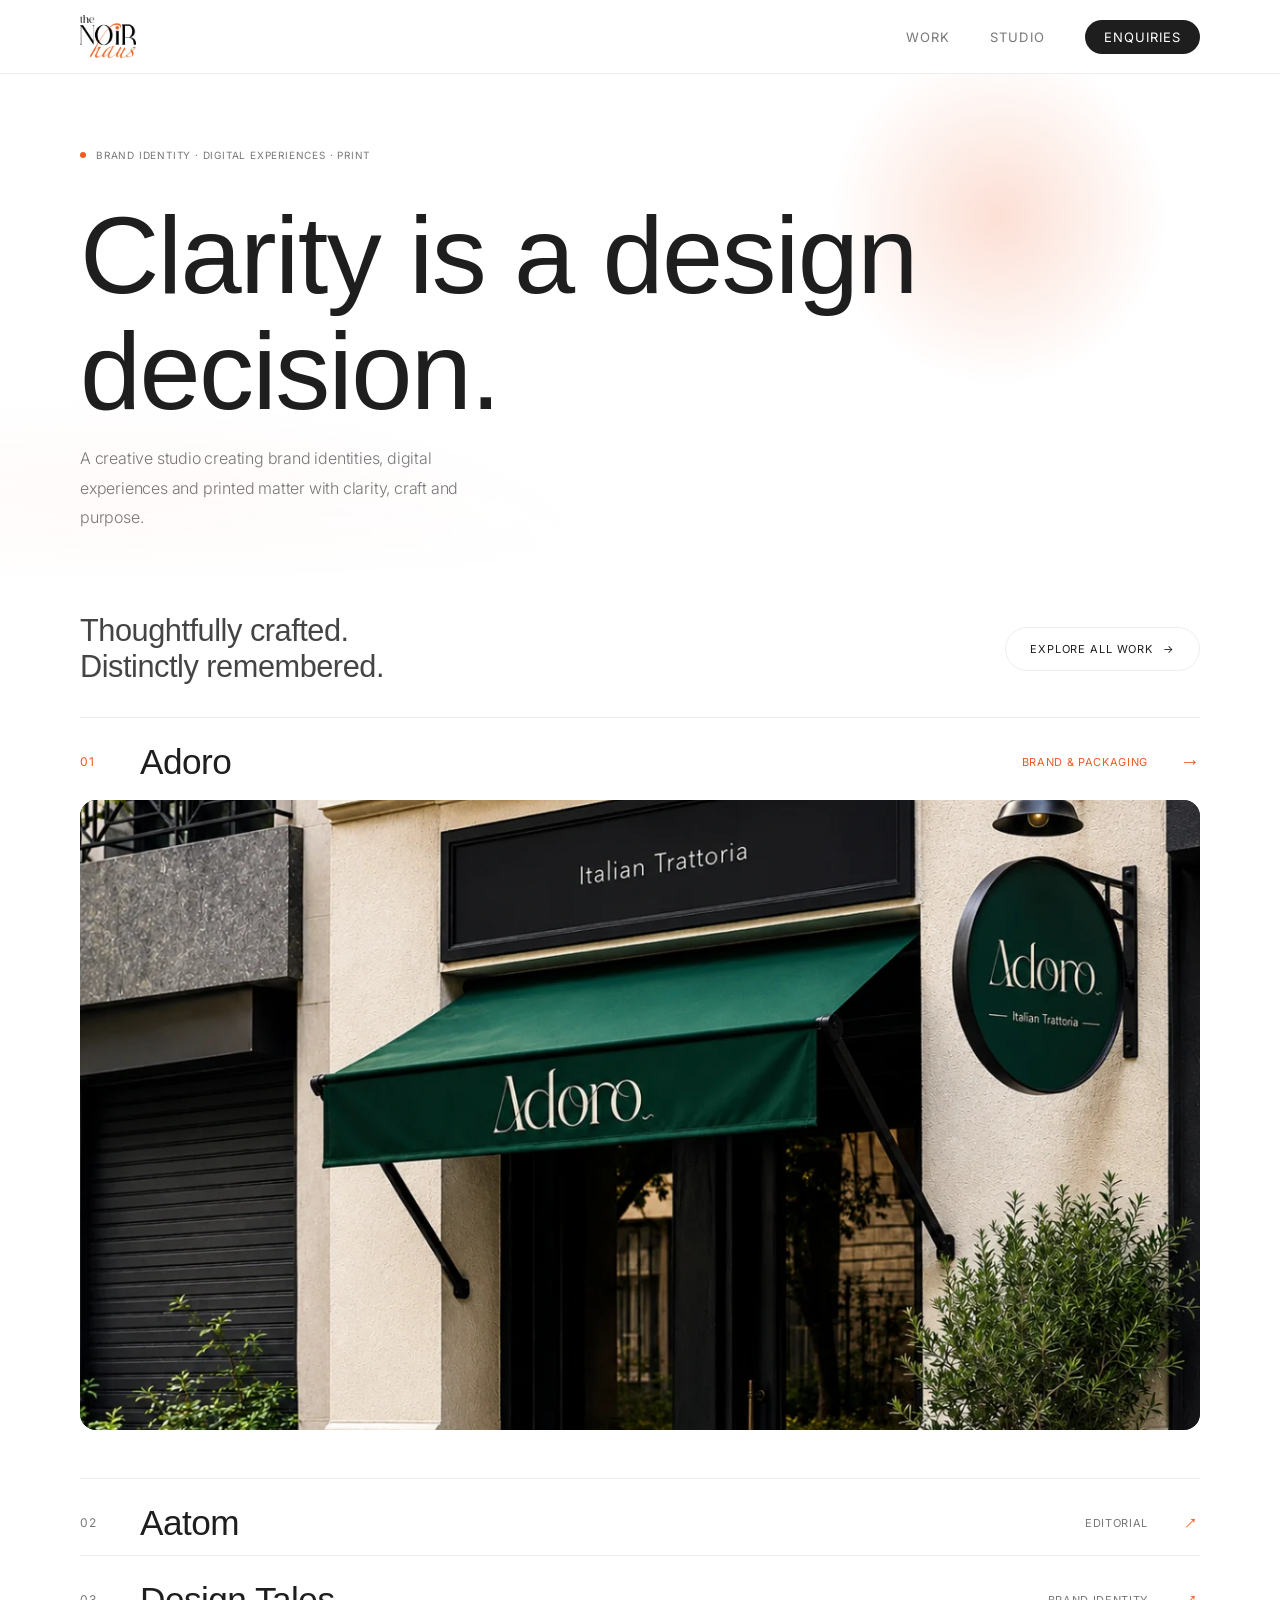
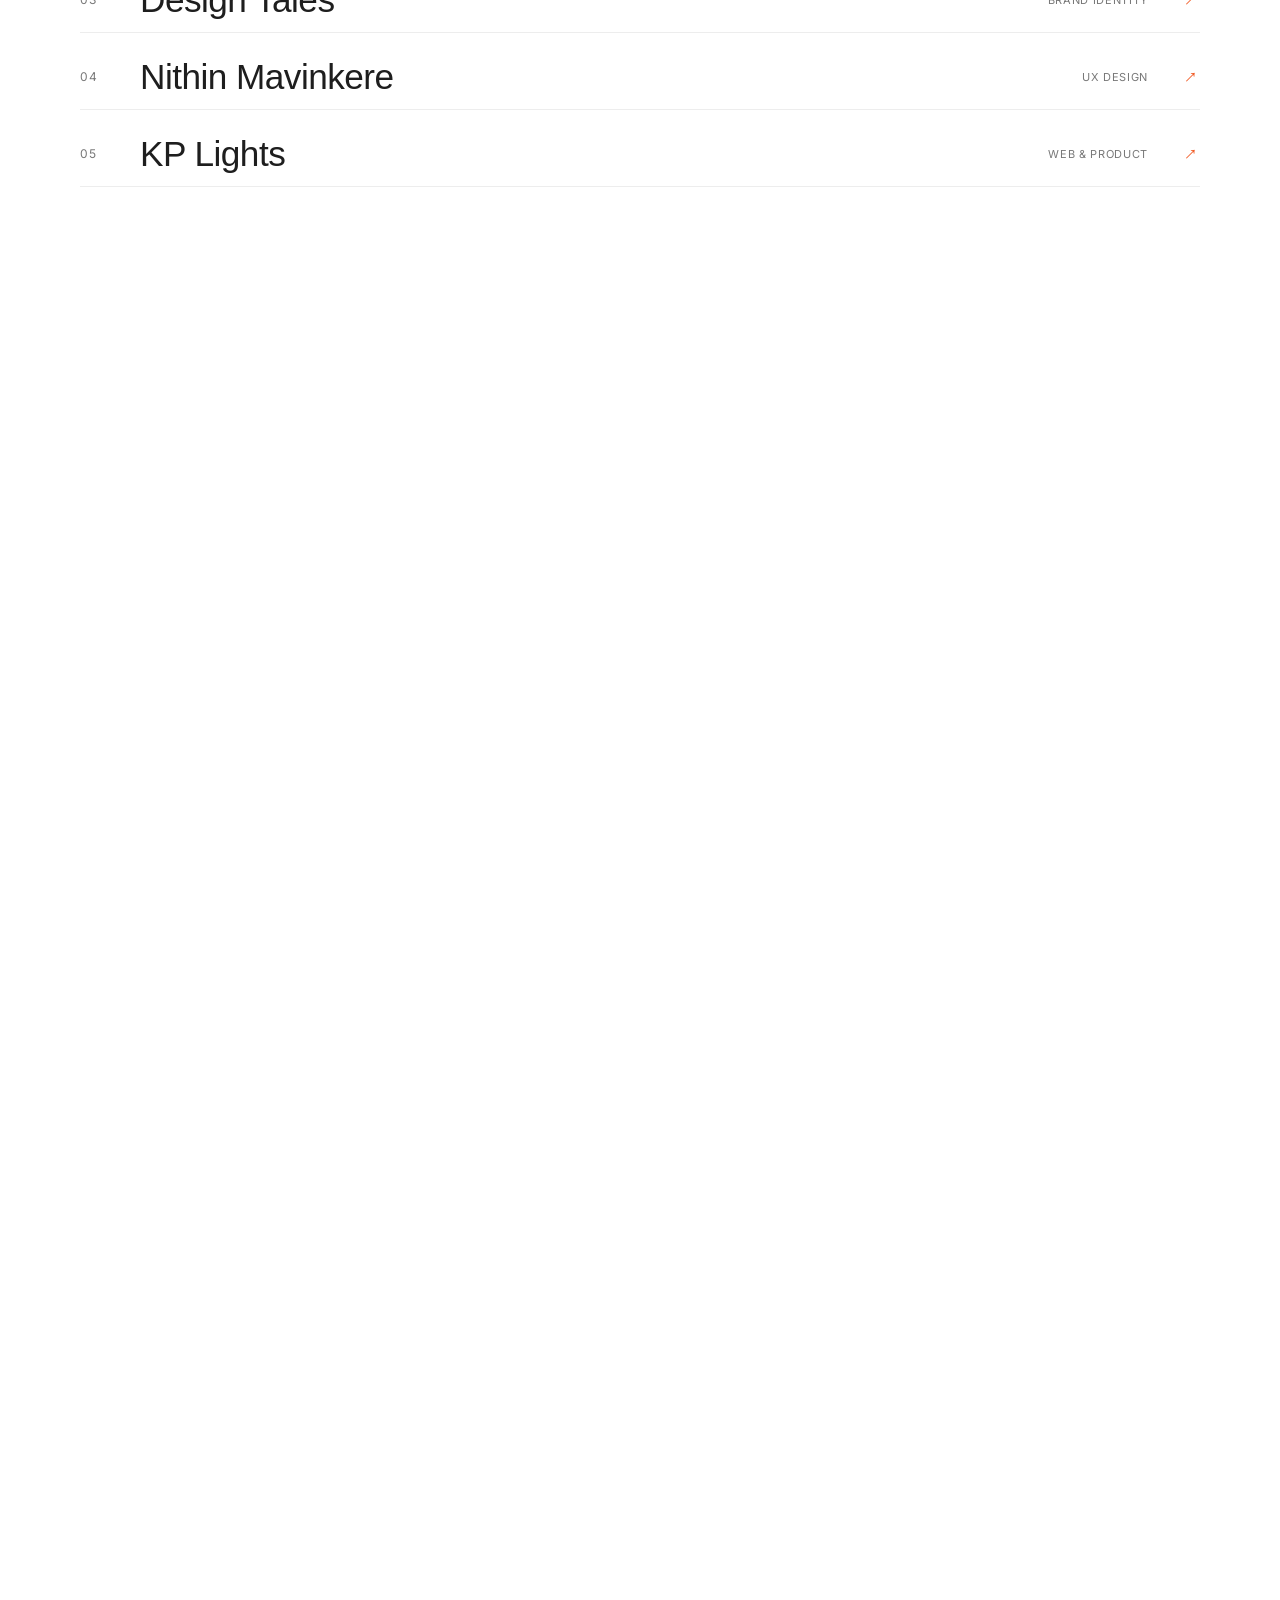
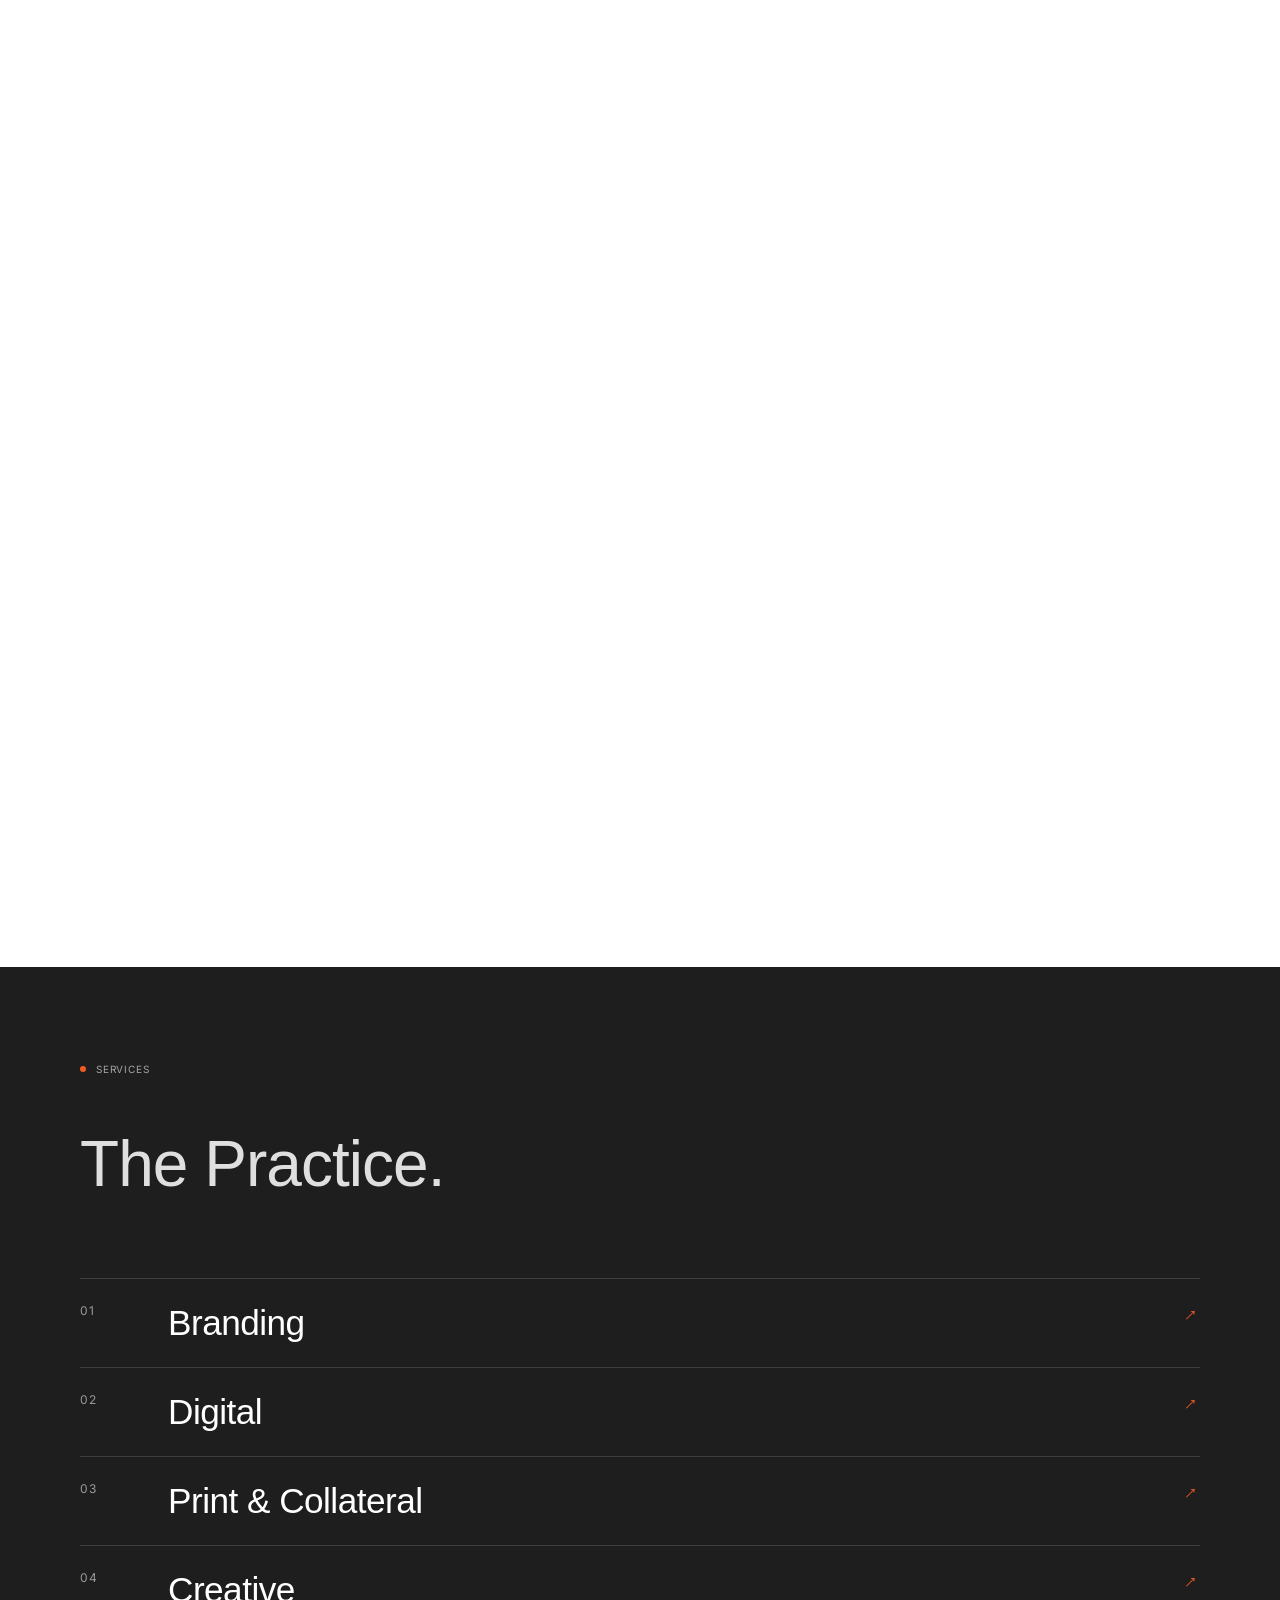
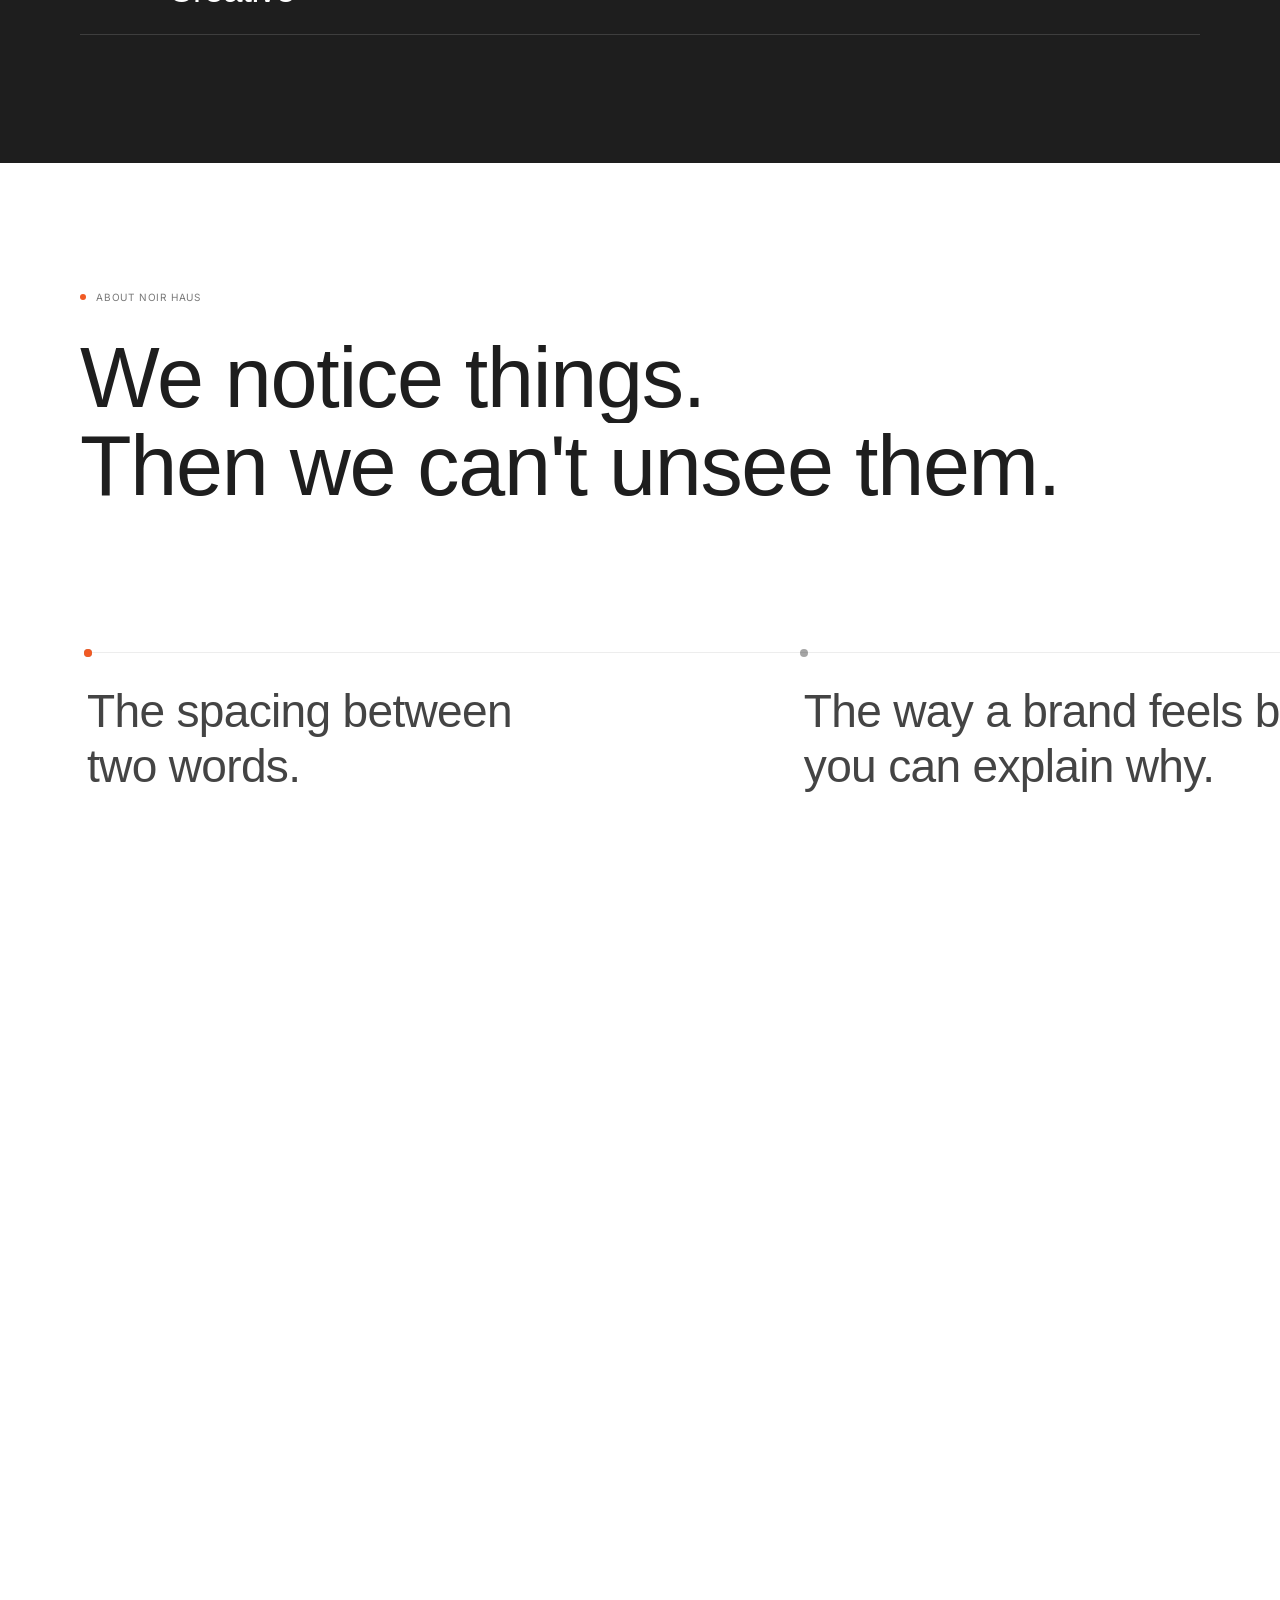
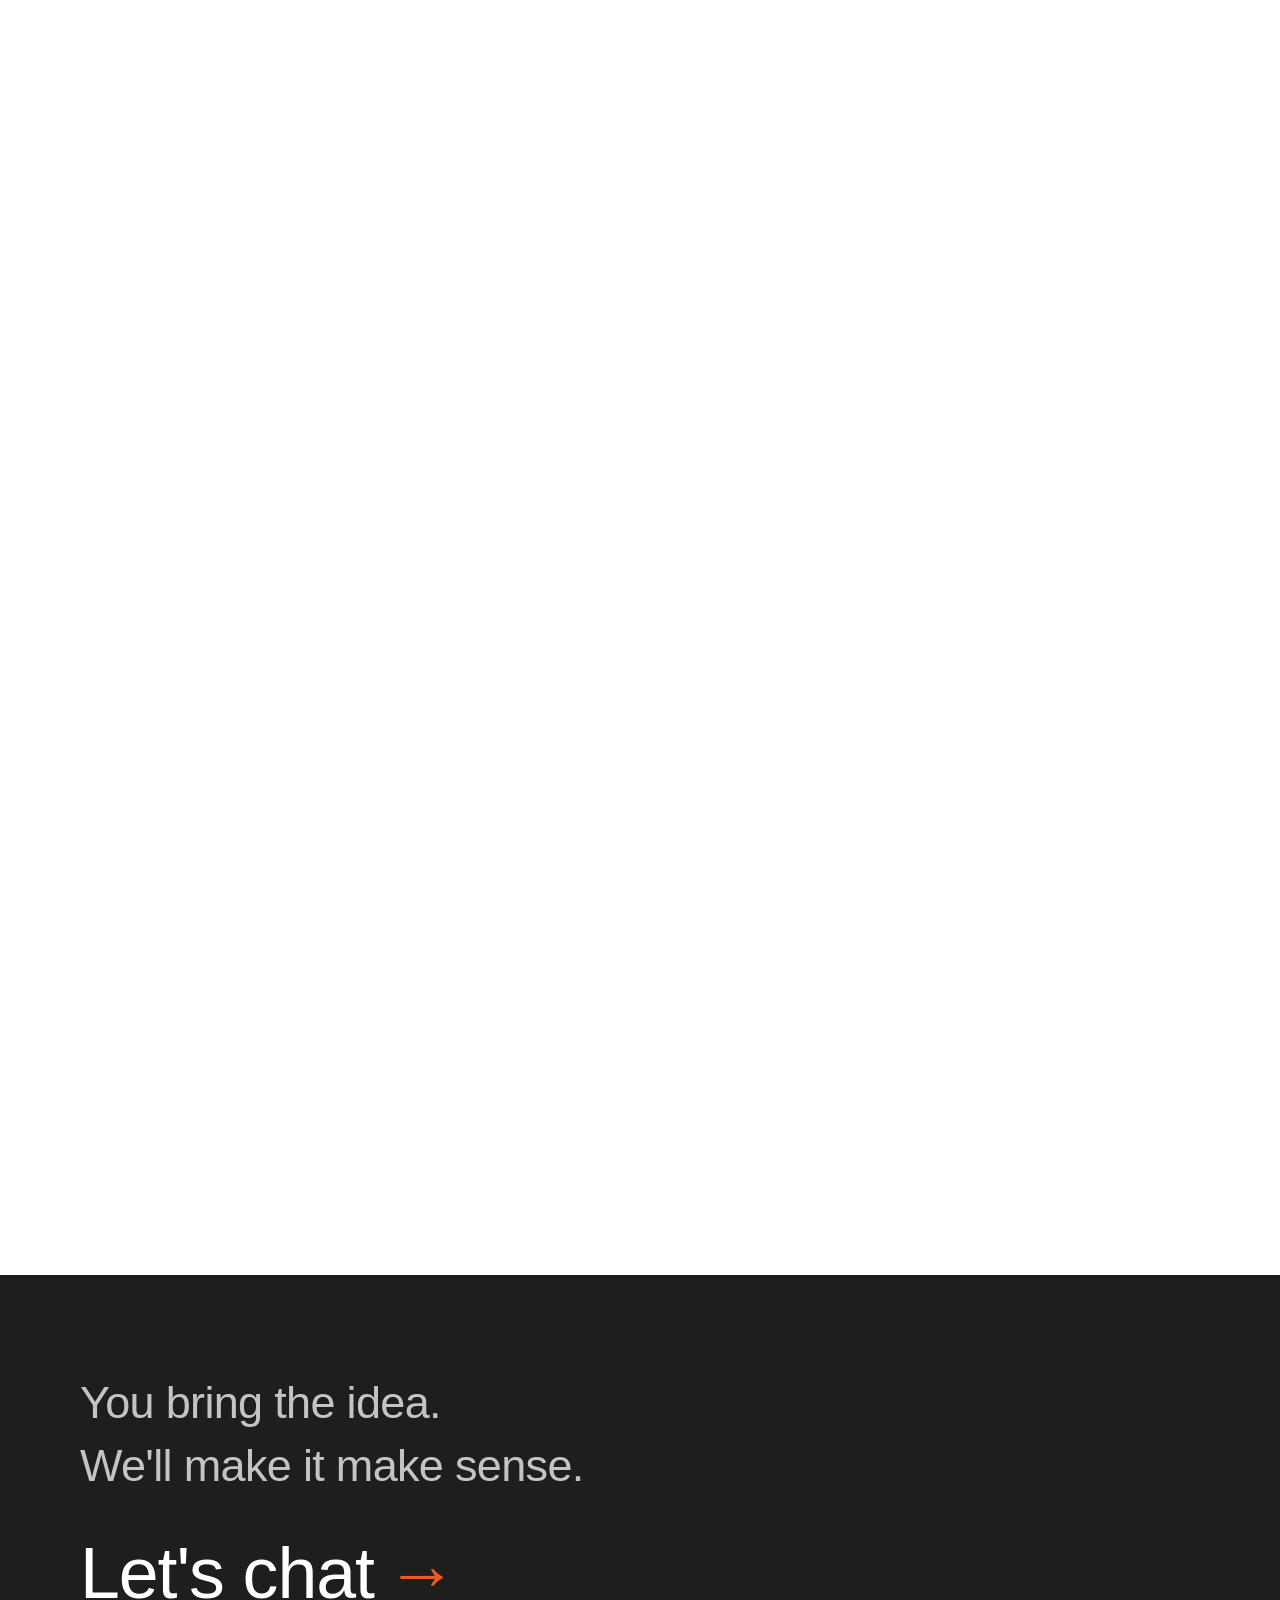
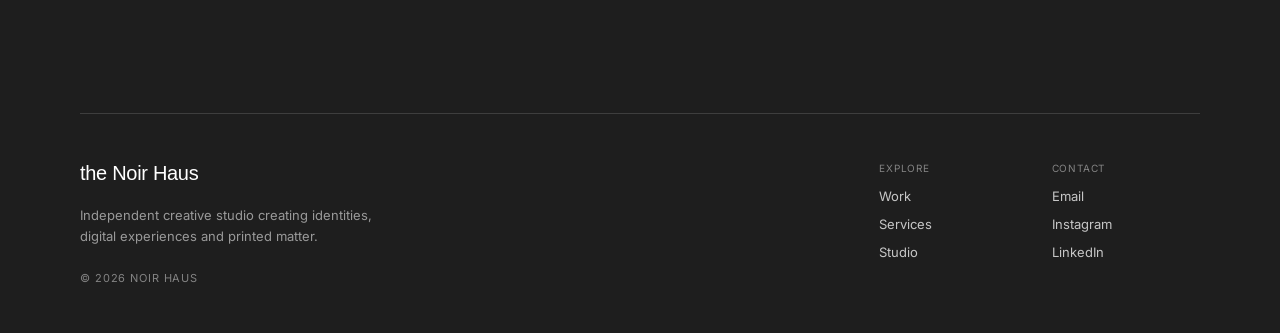
==== commit 548d67fd: "Add Adoro and AATOM case study pages, and an Enquire form page Brings in three new pages from the la" ====
--- a/project/index.html
+++ b/project/index.html
@@ -313,30 +313,30 @@
 <div class="work-list">
 
 <div class="proj" data-index="0" style="--pbg:#2E3A2C">
-<a class="proj-head" href="#" aria-label="View Adoro" style="z-index:1"><span class="idx">01</span><span class="name">Adoro</span><span class="cat">Brand &amp; Packaging</span><span class="arrow">→</span></a>
+<a class="proj-head" href="Adoro.dc.html" aria-label="View Adoro" style="z-index:1"><span class="idx">01</span><span class="name">Adoro</span><span class="cat">Brand &amp; Packaging</span><span class="arrow">→</span></a>
 <div class="proj-body"><div class="proj-body-inner"><div class="proj-detail">
 <div class="media"><img src="w-adoro.webp" alt="Adoro — preview" style="width:100%;height:100%;object-fit:cover;object-position:50% 36.513%"></div>
 </div></div></div>
 </div>
 
-<div class="proj" data-index="1" style="--pbg:#241214">
-<a class="proj-head" href="#" aria-label="View AATOM" style="z-index:2"><span class="idx">02</span><span class="name">Design Tales</span><span class="cat">Brand Identity</span><span class="arrow">→</span></a>
+<div class="proj" data-index="1" style="--pbg:#142B5C">
+<a class="proj-head" href="AATOM - Project Page.dc.html" aria-label="View Aatom" style="z-index:2"><span class="idx">02</span><span class="name">Aatom</span><span class="cat">Editorial</span><span class="arrow">→</span></a>
+<div class="proj-body"><div class="proj-body-inner"><div class="proj-detail">
+<div class="media"><img src="w-3.webp" alt="Shivani & Manush — preview" style="width:100%;height:100%;object-fit:cover;object-position:50% 56.628%"></div>
+</div></div></div>
+</div>
+
+<div class="proj" data-index="2" style="--pbg:#241214">
+<a class="proj-head" href="#" aria-label="View AATOM" style="z-index:3"><span class="idx">03</span><span class="name">Design Tales</span><span class="cat">Brand Identity</span><span class="arrow">→</span></a>
 <div class="proj-body"><div class="proj-body-inner"><div class="proj-detail">
 <div class="media"><img src="w-0.webp" alt="AATOM — preview" style="width:100%;height:100%;object-fit:cover;object-position:50% 50%"></div>
 </div></div></div>
 </div>
 
-<div class="proj" data-index="2" style="--pbg:#6B5F49">
-<a class="proj-head" href="#" aria-label="View KP Lights" style="z-index:3"><span class="idx">03</span><span class="name">Sukhii Designs</span><span class="cat">Digital Experience</span><span class="arrow">→</span></a>
+<div class="proj" data-index="3" style="--pbg:#6B5F49">
+<a class="proj-head" href="#" aria-label="View KP Lights" style="z-index:4"><span class="idx">04</span><span class="name">Nithin Mavinkere</span><span class="cat">UX DESIGN</span><span class="arrow">→</span></a>
 <div class="proj-body"><div class="proj-body-inner"><div class="proj-detail">
 <div class="media"><img src="w-1.webp" alt="KP Lights — preview" style="width:100%;height:100%;object-fit:cover;object-position:50% 99.927%"></div>
-</div></div></div>
-</div>
-
-<div class="proj" data-index="3" style="--pbg:#142B5C">
-<a class="proj-head" href="#" aria-label="View Sukhii Designs" style="z-index:4"><span class="idx">04</span><span class="name">Aatom</span><span class="cat">Editorial</span><span class="arrow">→</span></a>
-<div class="proj-body"><div class="proj-body-inner"><div class="proj-detail">
-<div class="media"><img src="w-3.webp" alt="Shivani & Manush — preview" style="width:100%;height:100%;object-fit:cover;object-position:50% 56.628%"></div>
 </div></div></div>
 </div>
 
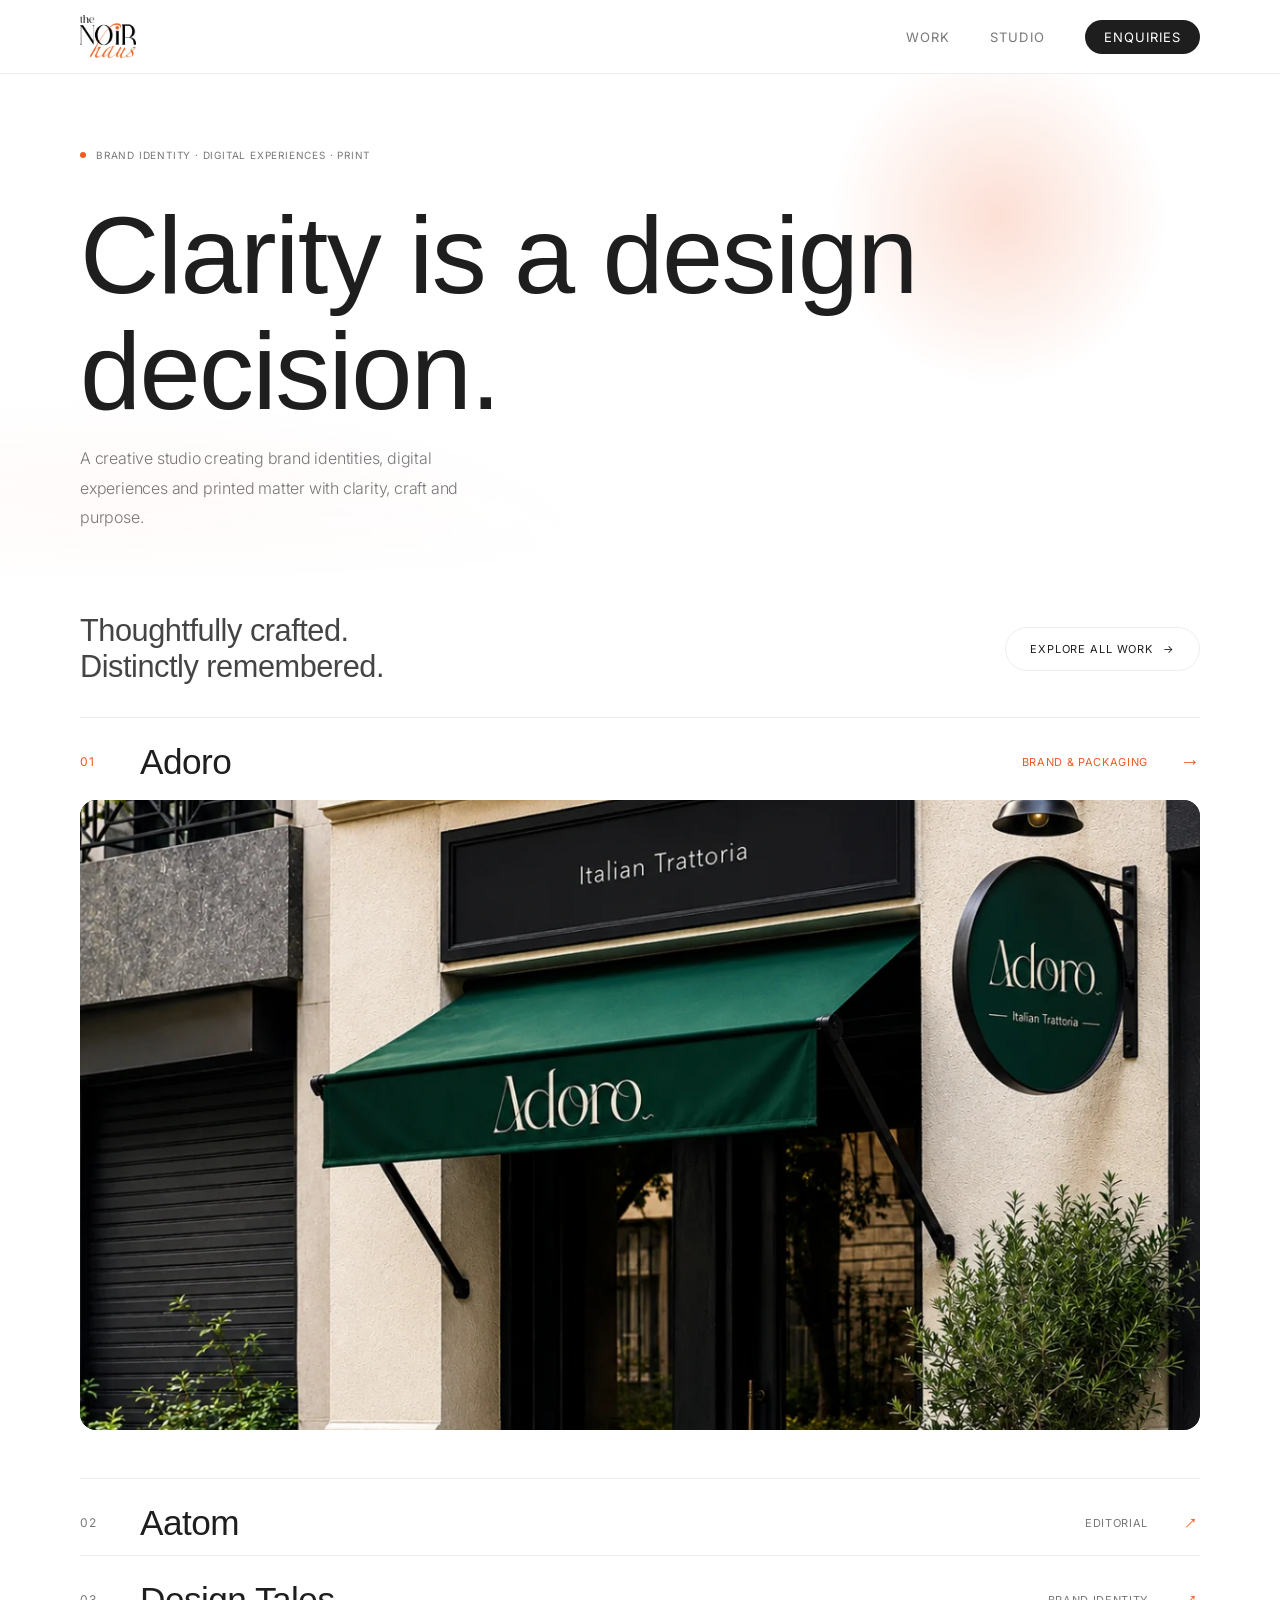
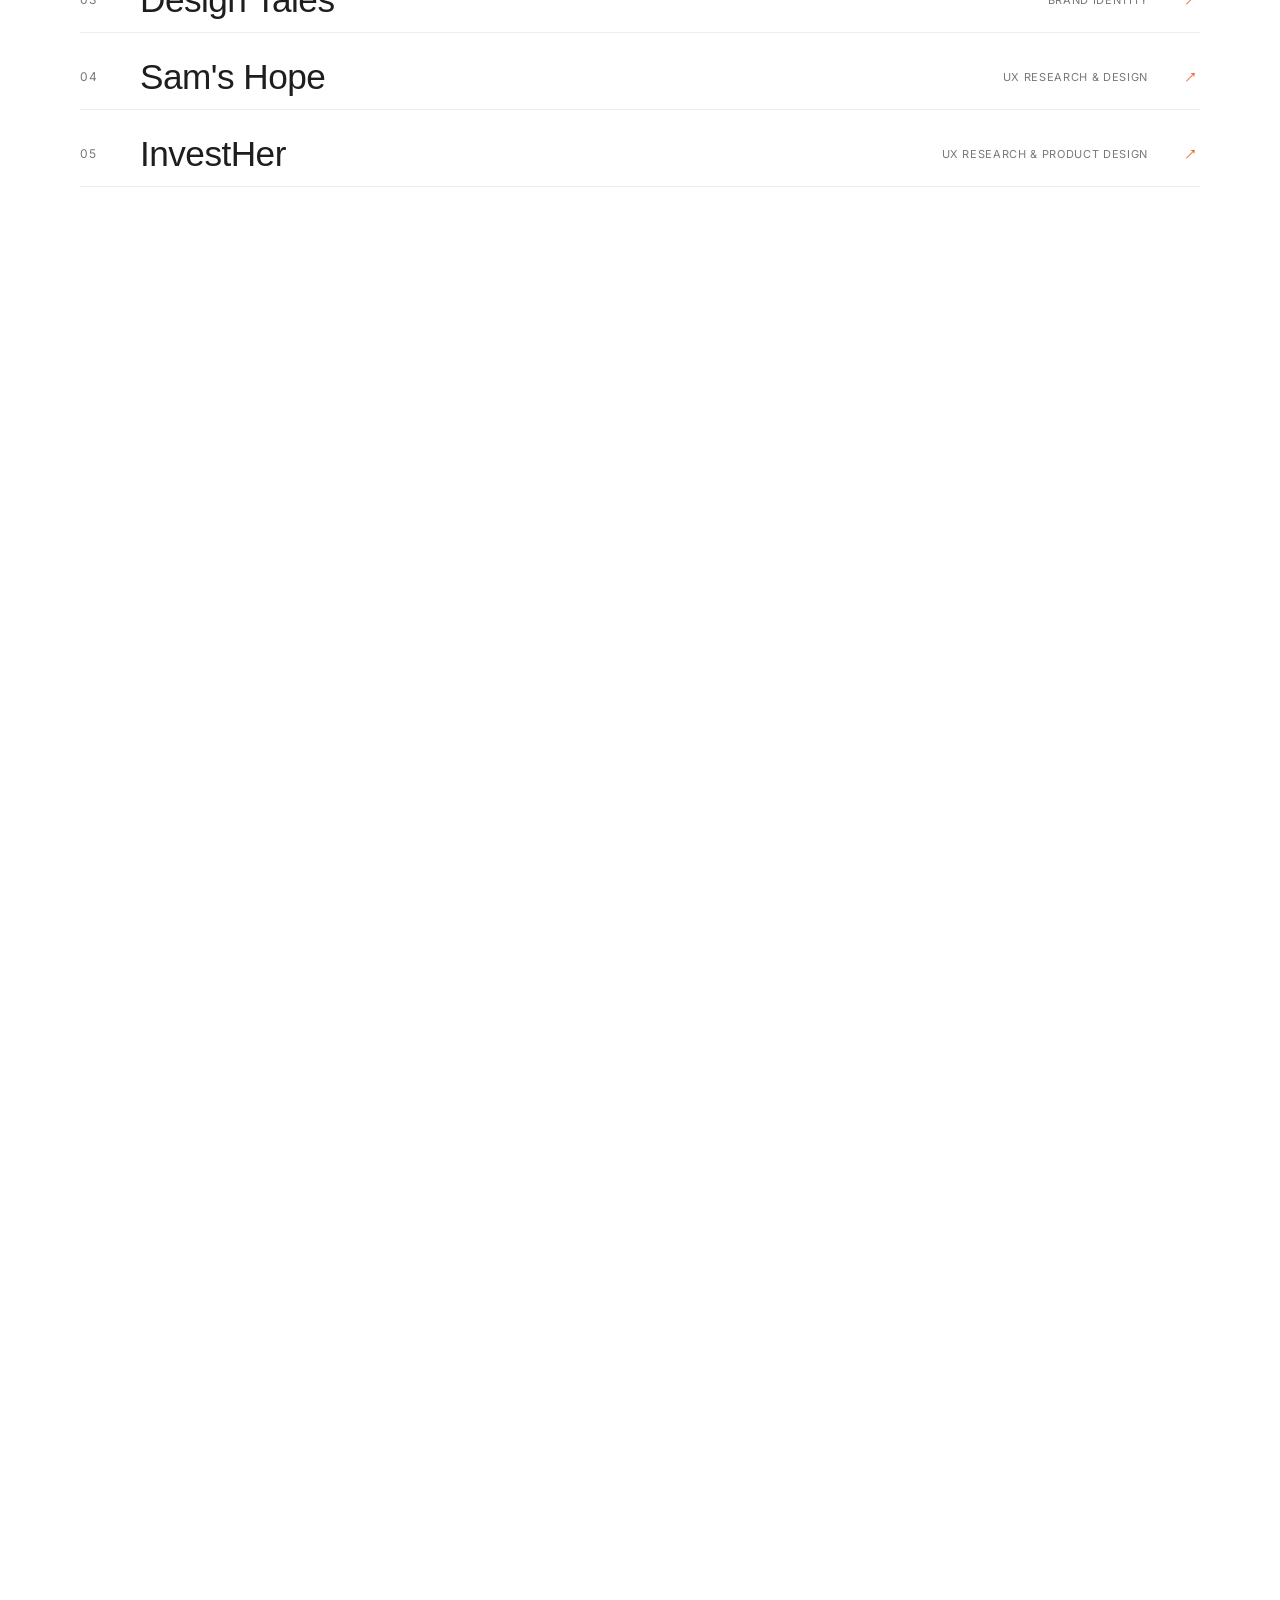
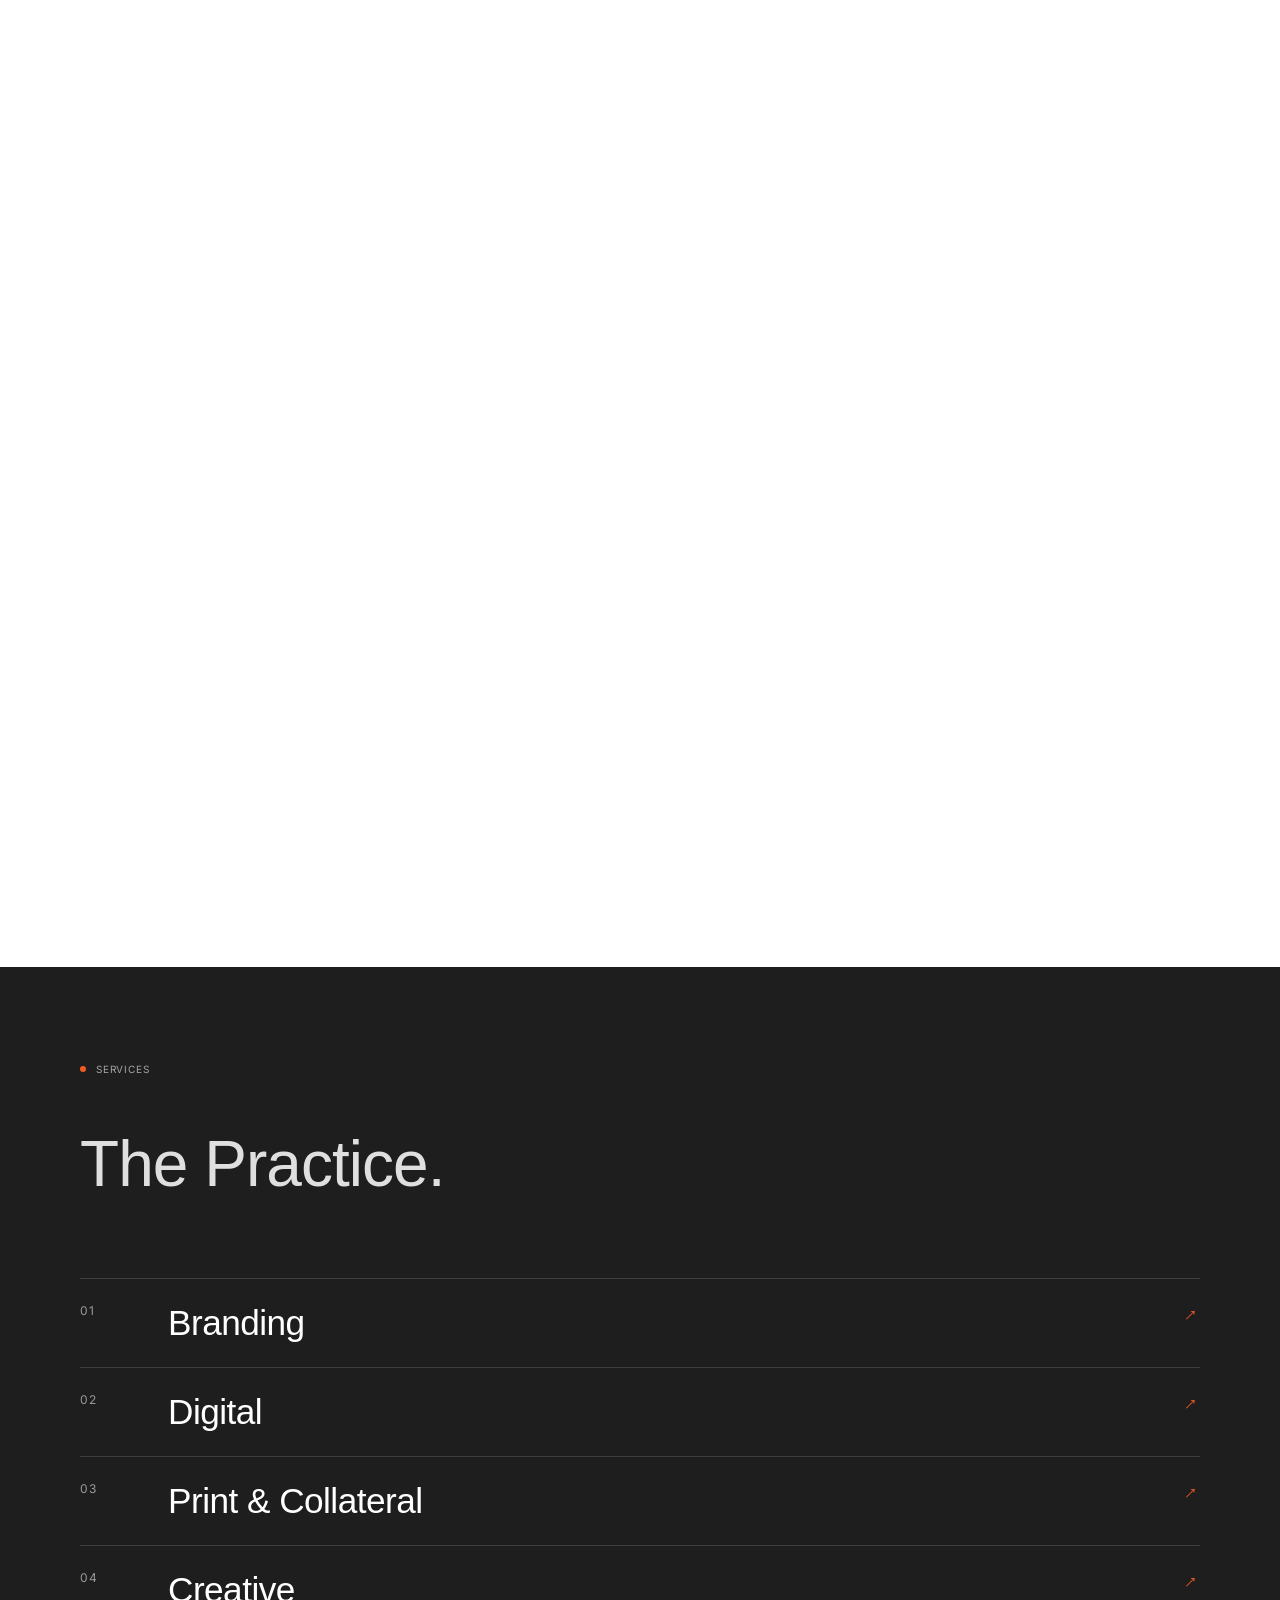
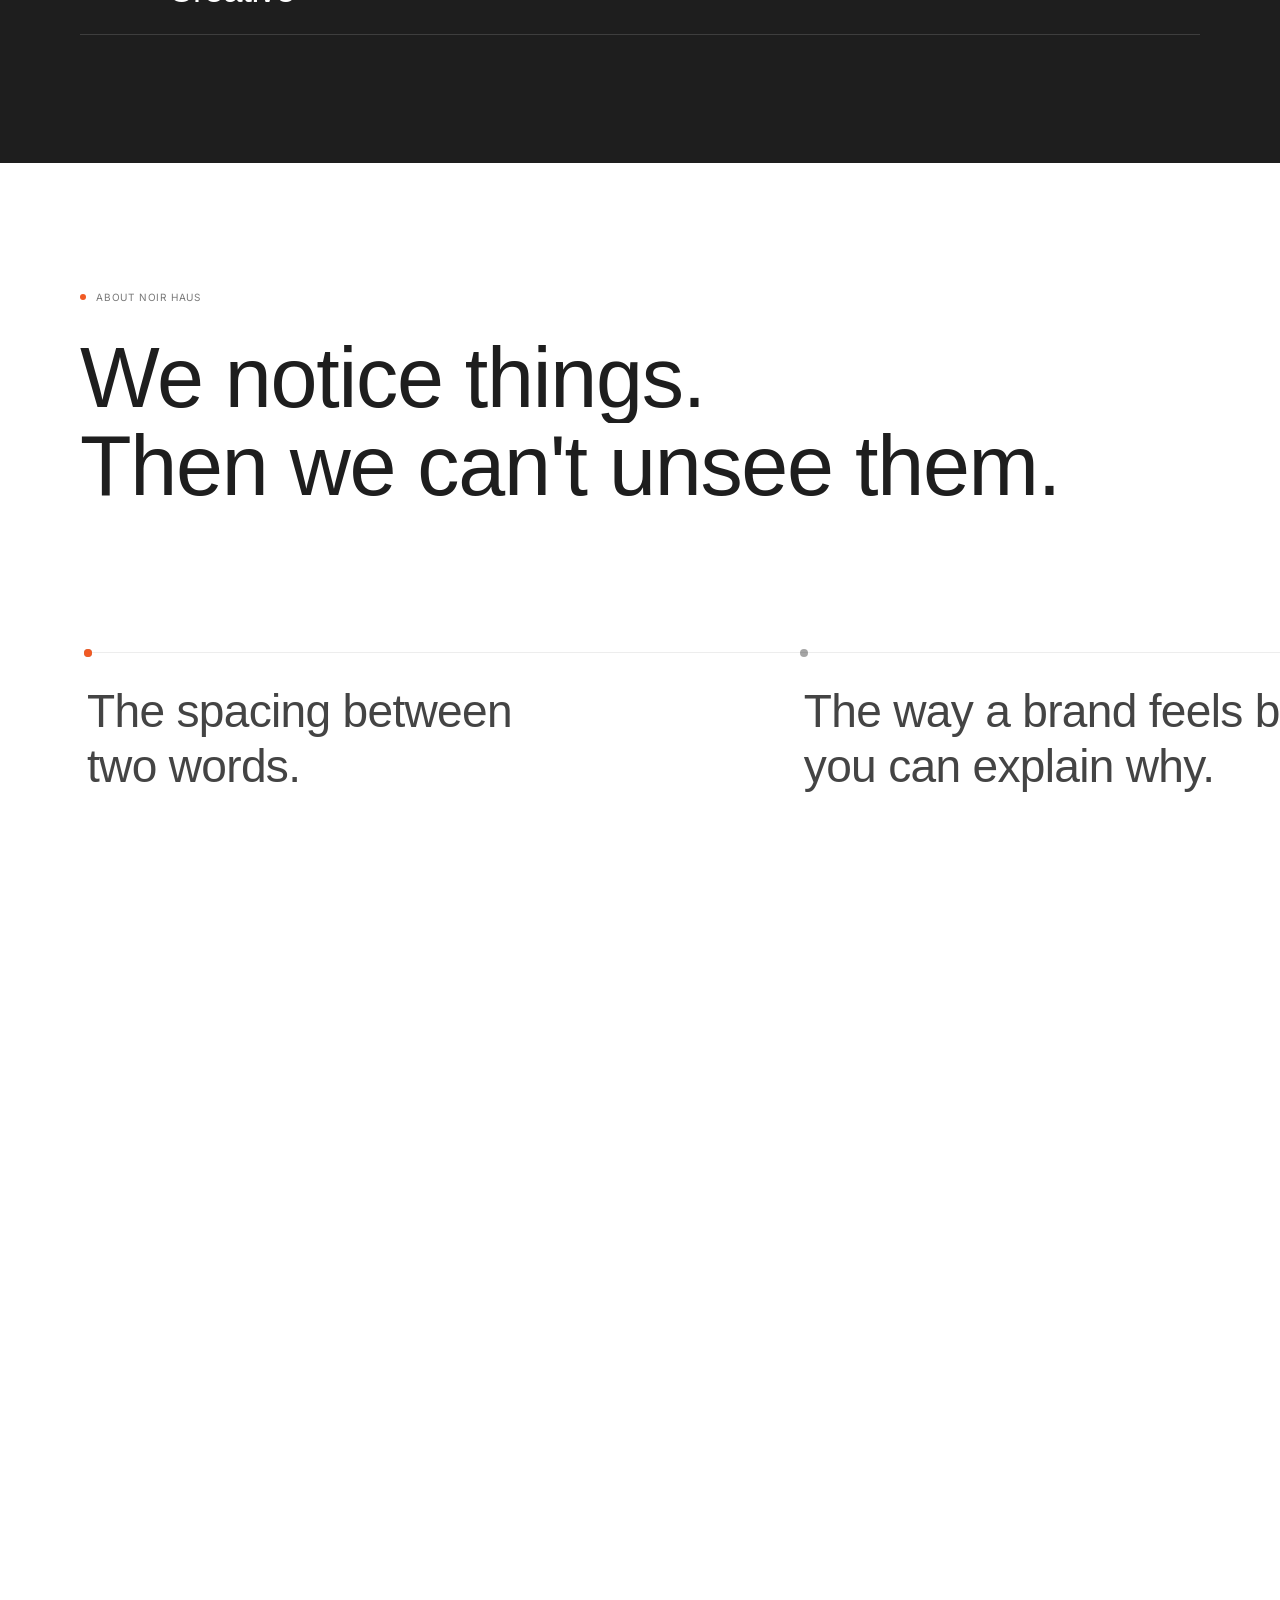
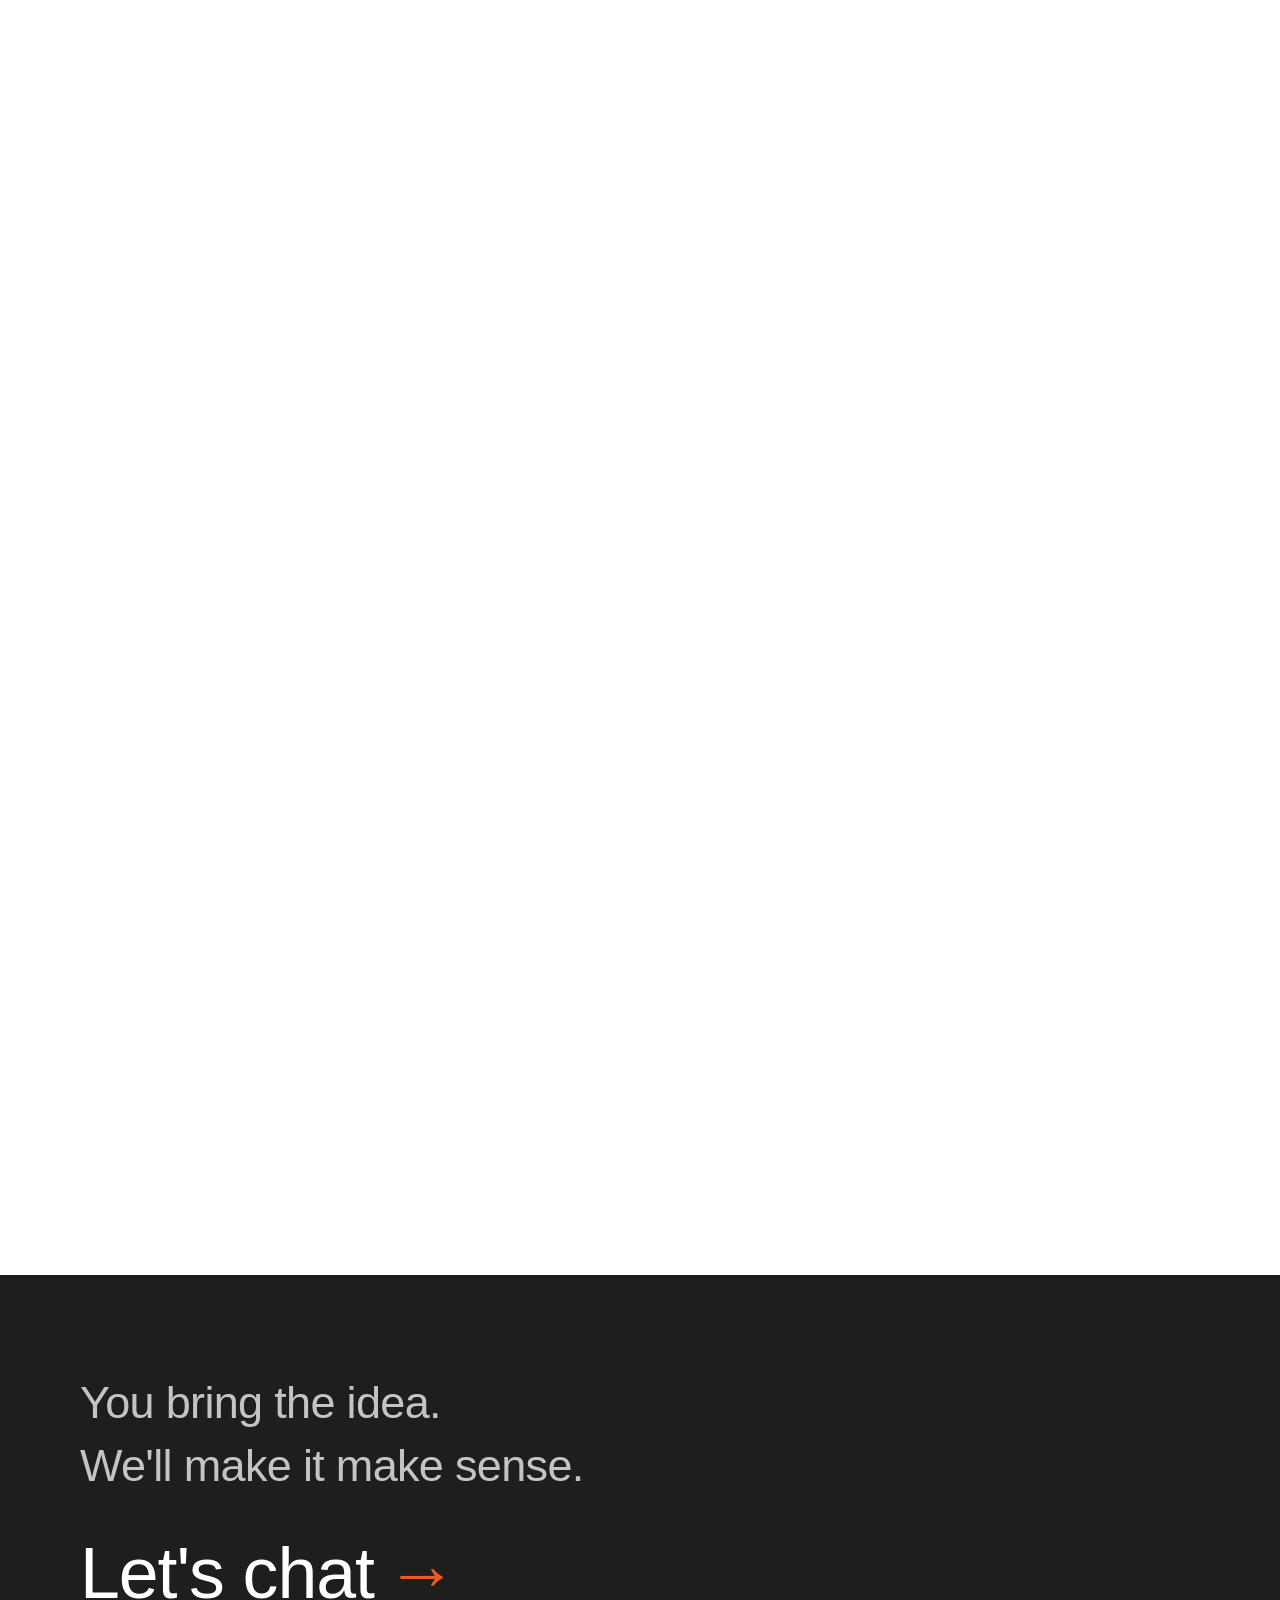
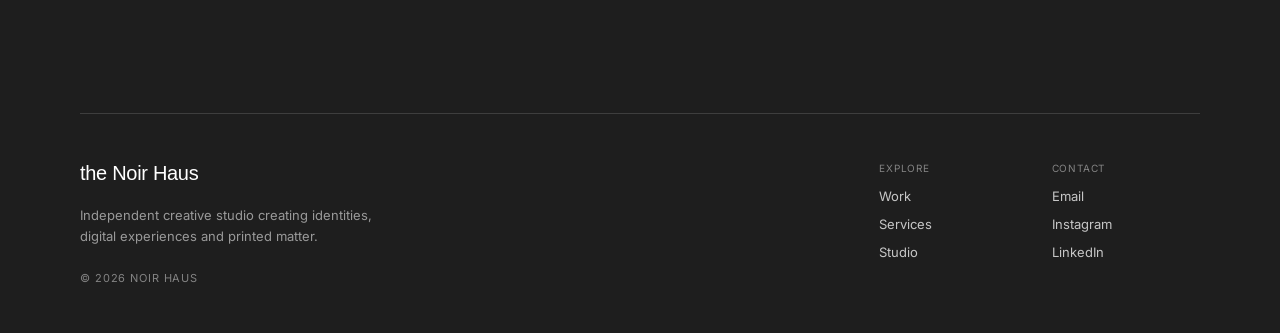
==== commit 8a9be4f1: "Integrate Sam's Hope and Work pages, fix homepage/footer links sitewide Adds the Sam's Hope case-stu" ====
--- a/project/index.html
+++ b/project/index.html
@@ -2,6 +2,7 @@
 <html lang="en">
 <head>
 <meta charset="UTF-8">
+<meta name="viewport" content="width=device-width, initial-scale=1">
 <title>The Noir Haus — Homepage Hero</title>
 <link rel="stylesheet" href="_ds/the-noir-haus-design-system-ba36cd91-7f9a-45d4-92bb-fae37fb37674/tokens/colors.css">
 <link rel="stylesheet" href="_ds/the-noir-haus-design-system-ba36cd91-7f9a-45d4-92bb-fae37fb37674/tokens/typography.css">
@@ -135,6 +136,7 @@
 .nav-cta{margin-top:24px;background:none;border:1px solid var(--border-strong);border-radius:240px;padding:12px 28px;width:auto;text-align:center;font-size:14px!important;color:var(--text-primary)!important}
 .nav-cta:hover,.nav-cta:active{background:var(--accent);border-color:var(--accent)}
 nav.primary a:not(.nav-cta)::after{left:auto;right:0;bottom:auto;top:50%;transform:translateY(-50%) scale(.4);margin:0}
+nav.primary a[aria-current]:not(.nav-cta)::after{opacity:1;transform:translateY(-50%) scale(1)}
 nav.primary a:not(.nav-cta):hover,nav.primary a:not(.nav-cta):active{color:var(--accent)}
 nav.primary a:not(.nav-cta):hover::after,nav.primary a:not(.nav-cta):active::after{opacity:1;transform:translateY(-50%) scale(1)}
 main.hero{padding:var(--space-8) 0;justify-content:flex-start}
@@ -288,12 +290,12 @@
 <body>
 <header class="site">
 <div class="grid">
-<a class="logo" href="#" aria-label="The Noir Haus" style="height:45px"><img src="./asset-1-3000-msk4z5c7-dc0f.png" alt="The Noir Haus" style="width:56px;height:43px"></a>
+<a class="logo" href="index.html" aria-label="The Noir Haus" style="height:45px"><img src="./asset-1-3000-msk4z5c7-dc0f.png" alt="The Noir Haus" style="width:56px;height:43px"></a>
 <button class="menu-toggle" aria-label="Menu" aria-expanded="false"><span></span><span></span></button>
 <nav class="primary">
-<a href="#work">Work</a>
+<a href="Work.html">Work</a>
 <a href="Studio.html">Studio</a>
-<a class="nav-cta" href="mailto:hello@thenoirhaus.com">Enquiries</a>
+<a class="nav-cta" href="Enquire.dc.html">Enquiries</a>
 </nav>
 </div>
 </header>
@@ -308,7 +310,7 @@
 <div class="grid">
 <div class="work-tagline-row" data-comment-anchor="ca86b76d29-div">
 <div class="work-tagline" style="color:var(--noir-83)">Thoughtfully crafted.<br>Distinctly remembered.</div>
-<a class="explore-btn" href="#">Explore All Work<span class="arrow">→</span></a>
+<a class="explore-btn" href="Work.html">Explore All Work<span class="arrow">→</span></a>
 </div>
 <div class="work-list">
 
@@ -322,28 +324,28 @@
 <div class="proj" data-index="1" style="--pbg:#142B5C">
 <a class="proj-head" href="AATOM - Project Page.dc.html" aria-label="View Aatom" style="z-index:2"><span class="idx">02</span><span class="name">Aatom</span><span class="cat">Editorial</span><span class="arrow">→</span></a>
 <div class="proj-body"><div class="proj-body-inner"><div class="proj-detail">
-<div class="media"><img src="w-3.webp" alt="Shivani & Manush — preview" style="width:100%;height:100%;object-fit:cover;object-position:50% 56.628%"></div>
+<div class="media"><img src="w-3.webp" alt="AATOM — preview" style="width:100%;height:100%;object-fit:cover;object-position:50% 56.628%"></div>
 </div></div></div>
 </div>
 
 <div class="proj" data-index="2" style="--pbg:#241214">
-<a class="proj-head" href="#" aria-label="View AATOM" style="z-index:3"><span class="idx">03</span><span class="name">Design Tales</span><span class="cat">Brand Identity</span><span class="arrow">→</span></a>
+<a class="proj-head" href="Design Tales.dc.html" aria-label="View Design Tales" style="z-index:3"><span class="idx">03</span><span class="name">Design Tales</span><span class="cat">Brand Identity</span><span class="arrow">→</span></a>
 <div class="proj-body"><div class="proj-body-inner"><div class="proj-detail">
-<div class="media"><img src="w-0.webp" alt="AATOM — preview" style="width:100%;height:100%;object-fit:cover;object-position:50% 50%"></div>
+<div class="media"><img src="w-0.webp" alt="Design Tales — preview" style="width:100%;height:100%;object-fit:cover;object-position:50% 50%"></div>
 </div></div></div>
 </div>
 
 <div class="proj" data-index="3" style="--pbg:#6B5F49">
-<a class="proj-head" href="#" aria-label="View KP Lights" style="z-index:4"><span class="idx">04</span><span class="name">Nithin Mavinkere</span><span class="cat">UX DESIGN</span><span class="arrow">→</span></a>
+<a class="proj-head" href="Sam's Hope.dc.html" aria-label="View Sam's Hope" style="z-index:4"><span class="idx">04</span><span class="name">Sam's Hope</span><span class="cat">UX Research &amp; Design</span><span class="arrow">→</span></a>
 <div class="proj-body"><div class="proj-body-inner"><div class="proj-detail">
-<div class="media"><img src="w-1.webp" alt="KP Lights — preview" style="width:100%;height:100%;object-fit:cover;object-position:50% 99.927%"></div>
+<div class="media"><img src="assets/samshope/macbook.png" alt="Sam's Hope — preview" style="width:100%;height:100%;object-fit:cover;object-position:50% 50%"></div>
 </div></div></div>
 </div>
 
 <div class="proj" data-index="4" style="--pbg:#3E2A20">
-<a class="proj-head" href="#" aria-label="View Design Tales" style="z-index:5"><span class="idx">05</span><span class="name">KP Lights</span><span class="cat">Web &amp; Product</span><span class="arrow">→</span></a>
+<div class="proj-head" aria-label="View InvestHer" style="z-index:5"><span class="idx">05</span><span class="name">InvestHer</span><span class="cat">UX Research &amp; Product Design</span><span class="arrow">→</span></div>
 <div class="proj-body"><div class="proj-body-inner"><div class="proj-detail">
-<div class="media"><img src="w-4.webp" alt="PressGel — preview" style="width:100%;height:100%;object-fit:cover;object-position:50% 55.672%"></div>
+<div class="media"><img src="assets/investher/cover.webp" alt="InvestHer — preview" style="width:100%;height:100%;object-fit:cover;object-position:50% 50%"></div>
 </div></div></div>
 </div>
 
@@ -384,9 +386,9 @@
 <footer class="site-footer">
 <div class="grid">
 <div class="ft-cta-row">
-<p class="ft-cta-sub" style="color: #FFFFFFBD">You bring the idea.<br><br class="ft-br">We'll make it make sense.</p>
-</div>
-<a class="ft-cta" href="#contact">Let's chat<span class="arrow">→</span></a>
+<p class="ft-cta-sub" style="color: #FFFFFFBD">You bring the idea.<br>We'll make it make sense.</p>
+</div>
+<a class="ft-cta" href="mailto:thenoirhaus@outlook.in" target="_blank" rel="noopener noreferrer">Let's chat<span class="arrow">→</span></a>
 <div class="ft-divider"></div>
 <div class="ft-brand">
 <p class="ft-brand-name">the Noir Haus</p>
@@ -395,15 +397,15 @@
 </div>
 <nav class="ft-group ft-explore">
 <p class="ft-group-label">Explore</p>
-<a href="#">Work</a><a href="#">Services</a><a href="#">Studio</a>
+<a href="Work.html">Work</a><a href="#services">Services</a><a href="Studio.html">Studio</a>
 </nav>
 <nav class="ft-group ft-contact">
 <p class="ft-group-label">Contact</p>
-<a href="#">Email</a><a href="#contact">Instagram</a><a href="#contact">LinkedIn</a>
+<a href="mailto:thenoirhaus@outlook.in" target="_blank" rel="noopener noreferrer">Email</a><a href="https://www.instagram.com/thenoirhaus/" target="_blank" rel="noopener noreferrer">Instagram</a><a href="https://www.linkedin.com/in/riya-patel-103ab422a/" target="_blank" rel="noopener noreferrer">LinkedIn</a>
 </nav>
 </div>
 </footer>
-<script>const __mt=document.querySelector('.menu-toggle');if(__mt)__mt.addEventListener('click',function(){const n=document.querySelector('nav.primary');const open=n.classList.toggle('open');this.classList.toggle('open',open);this.setAttribute('aria-expanded',open);document.body.classList.toggle('menu-open',open)});const __heroEl=document.querySelector('main.hero');document.addEventListener('mousemove',e=>{if(window.innerWidth<=640||!__heroEl)return;const r=__heroEl.getBoundingClientRect();__heroEl.style.setProperty('--mx',((e.clientX-r.left)/r.width*100)+'%');__heroEl.style.setProperty('--my',((e.clientY-r.top)/r.height*100)+'%')});
+<script>const __mt=document.querySelector('.menu-toggle');if(__mt)__mt.addEventListener('click',function(){const n=document.querySelector('nav.primary');const open=n.classList.toggle('open');this.classList.toggle('open',open);this.setAttribute('aria-expanded',open);document.body.classList.toggle('menu-open',open)});document.querySelectorAll('nav.primary a').forEach(a=>a.addEventListener('click',()=>{const n=document.querySelector('nav.primary'),t=document.querySelector('.menu-toggle');if(!n||!n.classList.contains('open'))return;n.classList.remove('open');if(t){t.classList.remove('open');t.setAttribute('aria-expanded','false')}document.body.classList.remove('menu-open')}));const __heroEl=document.querySelector('main.hero');document.addEventListener('mousemove',e=>{if(window.innerWidth<=640||!__heroEl)return;const r=__heroEl.getBoundingClientRect();__heroEl.style.setProperty('--mx',((e.clientX-r.left)/r.width*100)+'%');__heroEl.style.setProperty('--my',((e.clientY-r.top)/r.height*100)+'%')});
 const __header=document.querySelector('header.site');
 let __lastY=window.scrollY,__navTicking=false;
 function __navScroll(){
